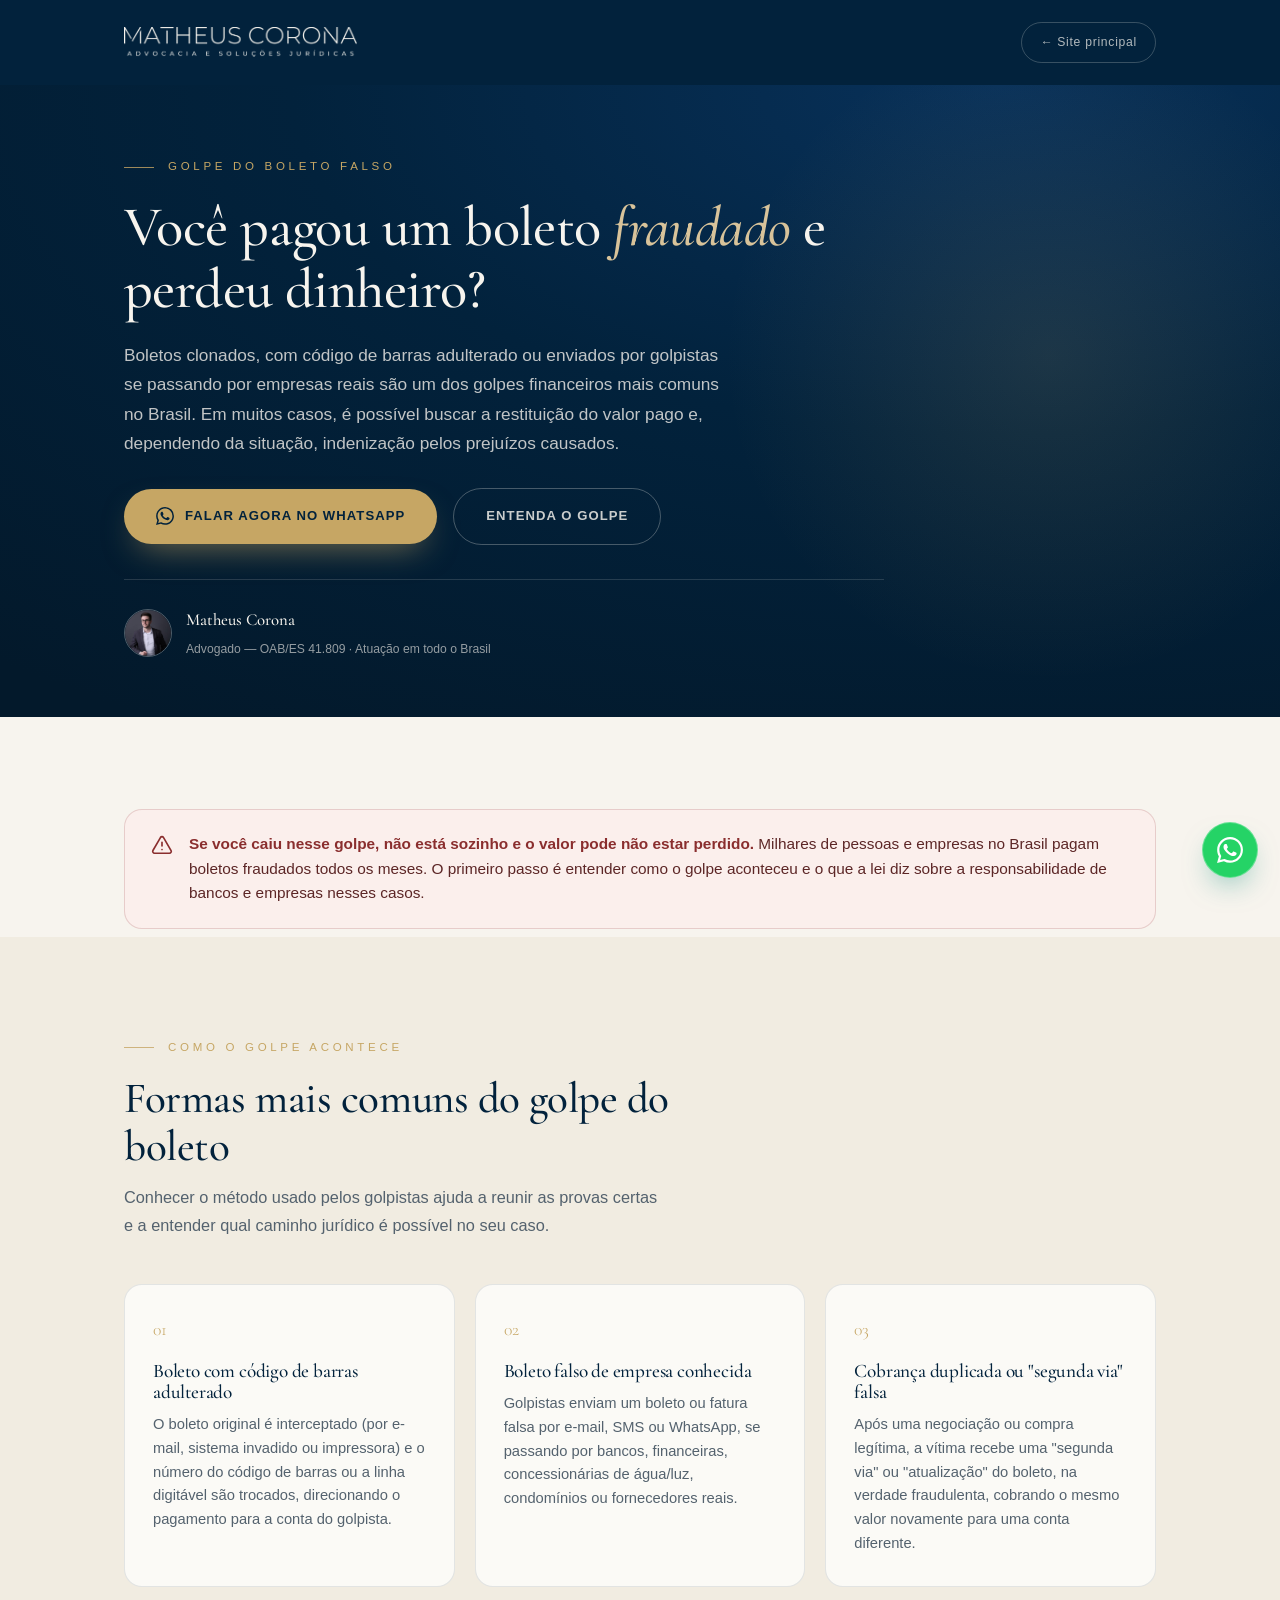
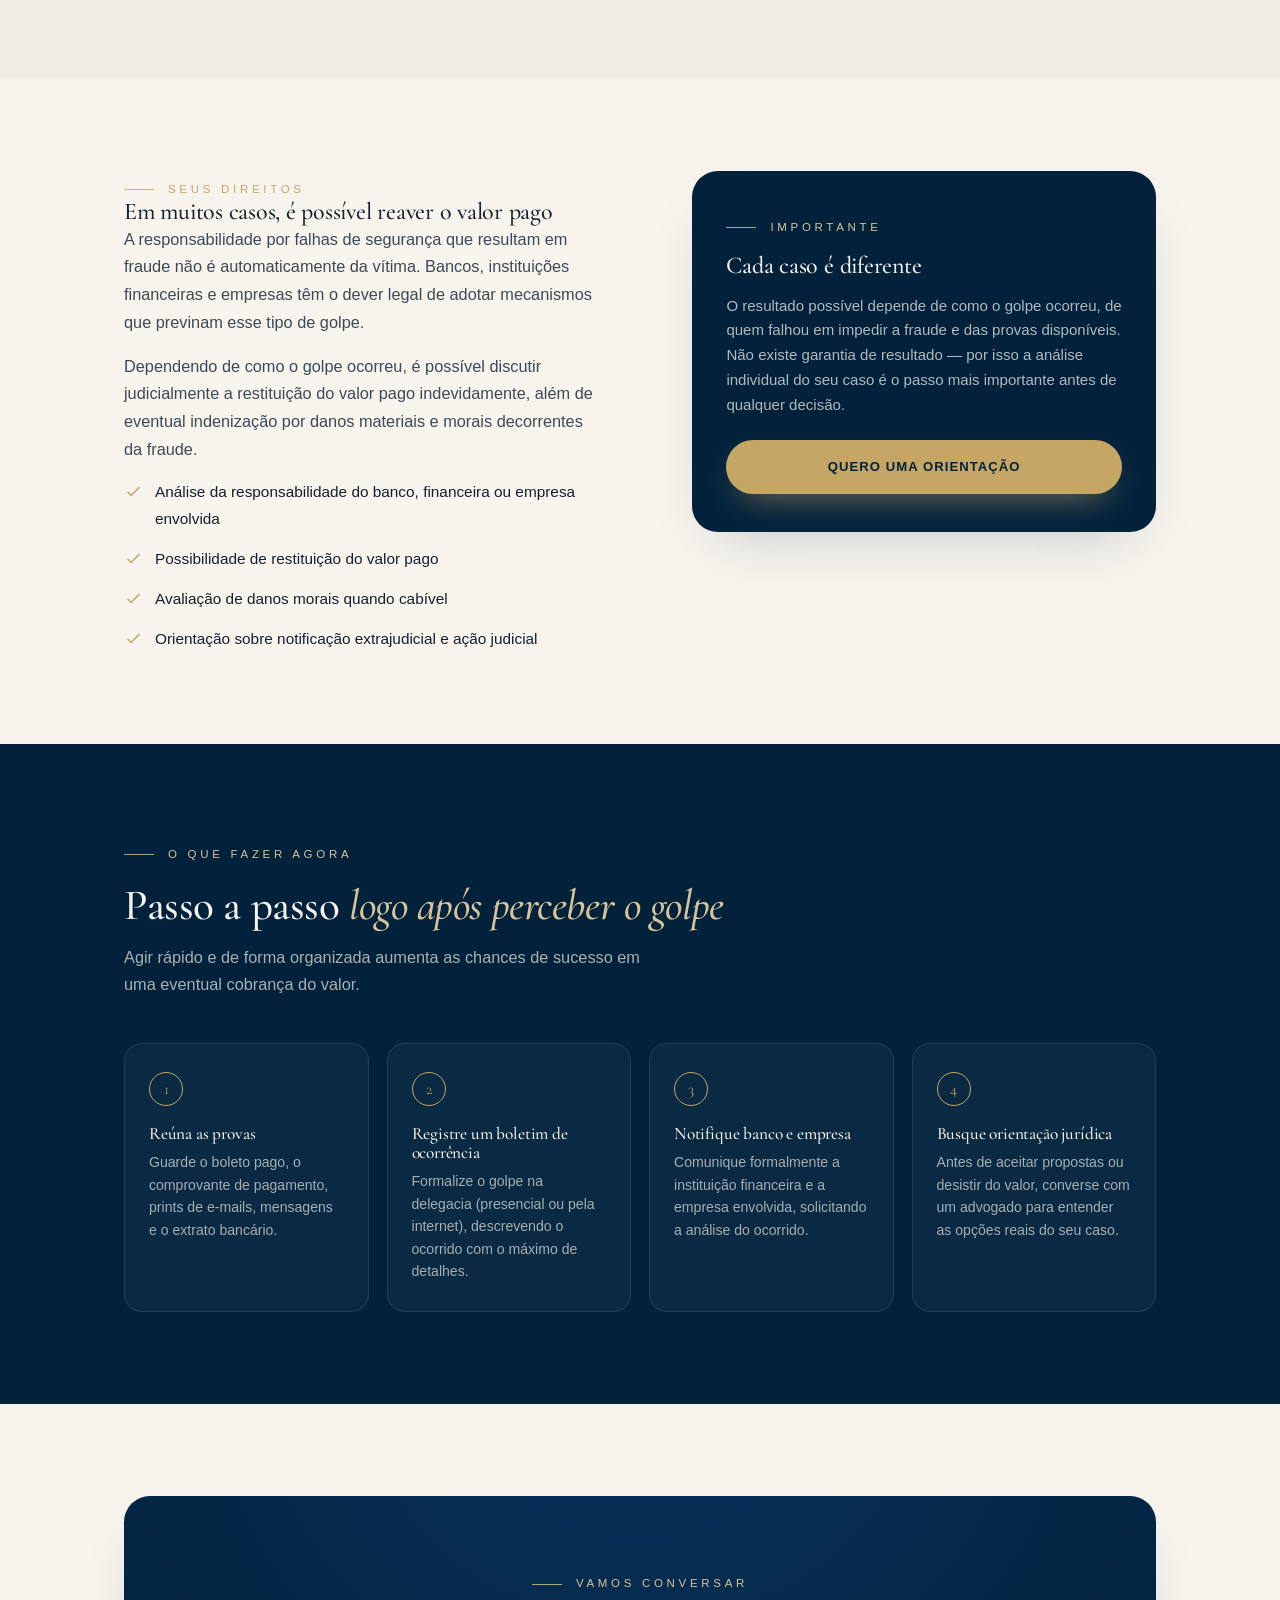
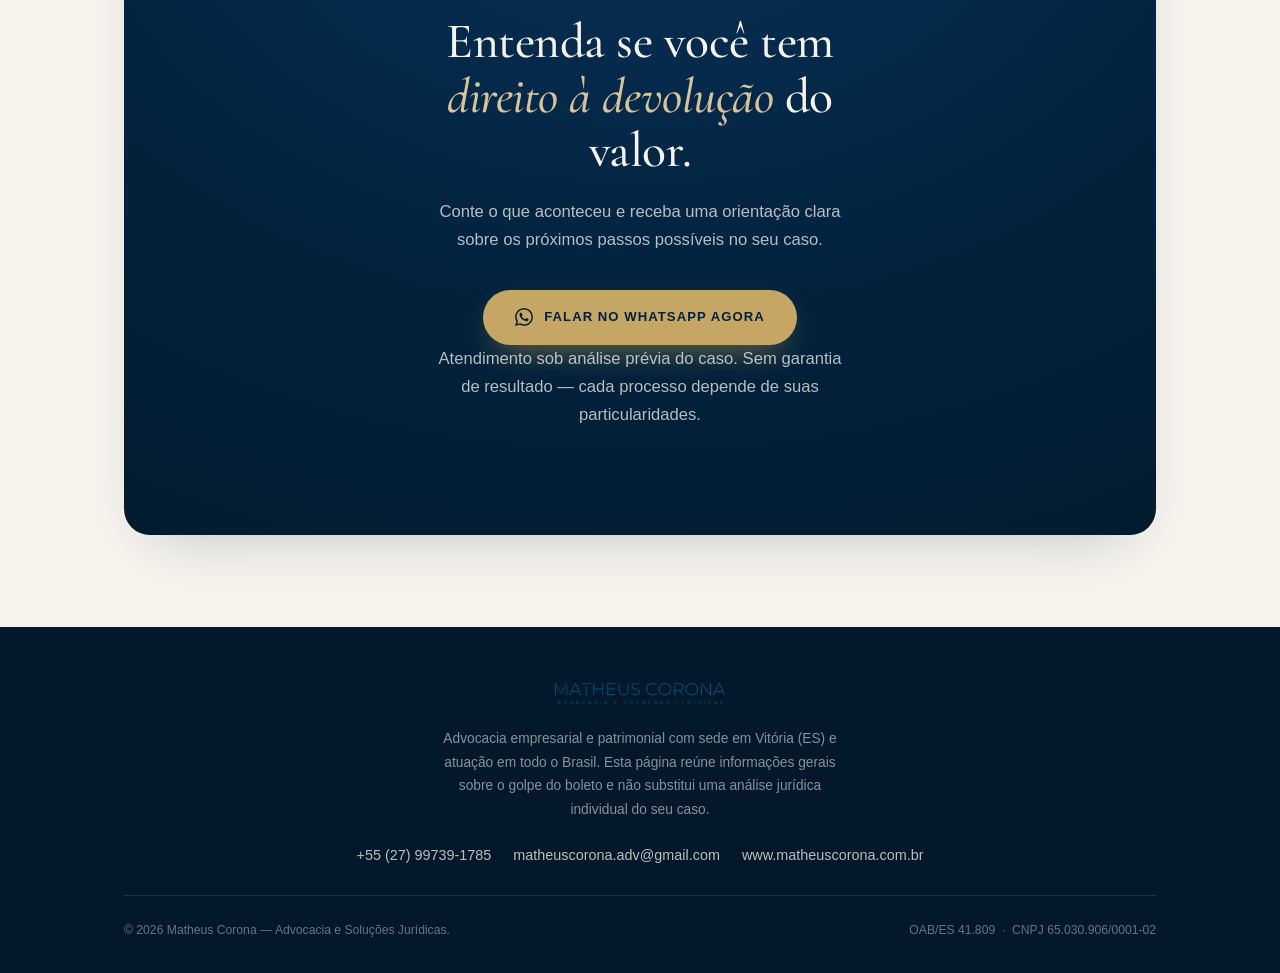
==== golpe-boleto/index.html @ 3288ea63 "Adiciona landing page de teste /golpe-boleto Página isolada para atrair vítimas do golpe do boleto f" ====
<!DOCTYPE html>
<html lang="pt-BR">
<head>
<meta charset="UTF-8">
<meta name="viewport" content="width=device-width, initial-scale=1.0">
<title>Caiu no Golpe do Boleto Falso? Saiba Como Agir | Matheus Corona Advocacia</title>
<meta name="description" content="Você pagou um boleto adulterado ou falso e perdeu dinheiro? Entenda seus direitos e fale agora com um advogado especializado em fraudes bancárias e golpes financeiros em Vitória - ES, com atuação em todo o Brasil.">
<meta name="robots" content="noindex, nofollow">
<link rel="canonical" href="https://www.matheuscorona.com.br/golpe-boleto/">
<meta property="og:type" content="website">
<meta property="og:locale" content="pt_BR">
<meta property="og:title" content="Caiu no Golpe do Boleto Falso? Saiba Como Agir">
<meta property="og:description" content="Entenda seus direitos e fale com um advogado especializado em fraudes bancárias e golpes financeiros.">
<meta property="og:site_name" content="Matheus Corona — Advocacia e Soluções Jurídicas">
<link rel="icon" type="image/png" sizes="32x32" href="../favicon-32x32.png">
<link rel="icon" type="image/png" sizes="16x16" href="../favicon-16x16.png">
<link rel="apple-touch-icon" sizes="180x180" href="../apple-touch-icon.png">
<link rel="preconnect" href="https://fonts.googleapis.com">
<link rel="preconnect" href="https://fonts.gstatic.com" crossorigin>
<link href="https://fonts.googleapis.com/css2?family=Cormorant+Garamond:ital,wght@0,400;0,500;0,600;1,400;1,500&family=Manrope:wght@300;400;500;600&display=swap" rel="stylesheet">
<link rel="stylesheet" href="styles.css">
</head>
<body>

<header class="nav">
  <div class="nav-shell">
    <a href="https://www.matheuscorona.com.br/" class="brand" aria-label="Matheus Corona Advocacia">
      <img src="assets/logo-light.png" alt="Matheus Corona Advocacia">
    </a>
    <a href="https://www.matheuscorona.com.br/" class="nav-back">← Site principal</a>
  </div>
</header>

<!-- HERO -->
<section class="hero">
  <div class="hero-glow"></div>
  <div class="wrap">
    <div class="hero-inner">
      <span class="eyebrow">Golpe do Boleto Falso</span>
      <h1>Você pagou um boleto <em>fraudado</em> e perdeu dinheiro?</h1>
      <p class="lead">Boletos clonados, com código de barras adulterado ou enviados por golpistas se passando por empresas reais são um dos golpes financeiros mais comuns no Brasil. Em muitos casos, é possível buscar a restituição do valor pago e, dependendo da situação, indenização pelos prejuízos causados.</p>
      <div class="hero-actions">
        <a href="https://wa.me/5527997391785?text=Ol%C3%A1%2C%20fui%20v%C3%ADtima%20do%20golpe%20do%20boleto%20e%20gostaria%20de%20uma%20orienta%C3%A7%C3%A3o." class="btn btn-gold" target="_blank" rel="noopener"><svg viewBox="0 0 24 24" fill="currentColor"><path d="M17.472 14.382c-.297-.149-1.758-.867-2.03-.967-.273-.099-.471-.148-.67.15-.197.297-.767.966-.94 1.164-.173.199-.347.223-.644.075-.297-.15-1.255-.463-2.39-1.475-.883-.788-1.48-1.761-1.653-2.059-.173-.297-.018-.458.13-.606.134-.133.298-.347.446-.52.149-.174.198-.298.298-.497.099-.198.05-.371-.025-.52-.075-.149-.669-1.612-.916-2.207-.242-.579-.487-.5-.669-.51-.173-.008-.371-.01-.57-.01-.198 0-.52.074-.792.372-.272.297-1.04 1.016-1.04 2.479 0 1.462 1.065 2.875 1.213 3.074.149.198 2.096 3.2 5.077 4.487.709.306 1.262.489 1.694.625.712.227 1.36.195 1.871.118.571-.085 1.758-.719 2.006-1.413.248-.694.248-1.289.173-1.413-.074-.124-.272-.198-.57-.347m-5.421 7.403h-.004a9.87 9.87 0 01-5.031-1.378l-.361-.214-3.741.982.998-3.648-.235-.374a9.86 9.86 0 01-1.51-5.26c.001-5.45 4.436-9.884 9.888-9.884 2.64 0 5.122 1.03 6.988 2.898a9.825 9.825 0 012.893 6.994c-.003 5.45-4.437 9.884-9.885 9.884m8.413-18.297A11.815 11.815 0 0012.05 0C5.495 0 .16 5.335.157 11.892c0 2.096.547 4.142 1.588 5.945L.057 24l6.305-1.654a11.882 11.882 0 005.683 1.448h.005c6.554 0 11.89-5.335 11.893-11.893a11.821 11.821 0 00-3.48-8.413Z"/></svg> Falar agora no WhatsApp</a>
        <a href="#como-funciona" class="btn btn-ghost">Entenda o golpe</a>
      </div>
      <div class="hero-trust">
        <img src="assets/matheus-sobre.jpg" alt="Matheus Corona, advogado">
        <div>
          <b>Matheus Corona</b>
          <span>Advogado — OAB/ES 41.809 · Atuação em todo o Brasil</span>
        </div>
      </div>
    </div>
  </div>
</section>

<!-- RECONHECIMENTO DO PROBLEMA -->
<section class="sec" style="padding-bottom:0">
  <div class="wrap">
    <div class="alert-strip">
      <svg viewBox="0 0 24 24" fill="none" stroke="currentColor" stroke-width="1.8"><path stroke-linecap="round" stroke-linejoin="round" d="M12 9v4m0 4h.01M10.29 3.86l-8.18 14.18A2 2 0 004 21h16a2 2 0 001.89-2.96L13.71 3.86a2 2 0 00-3.42 0z"/></svg>
      <p><strong>Se você caiu nesse golpe, não está sozinho e o valor pode não estar perdido.</strong> Milhares de pessoas e empresas no Brasil pagam boletos fraudados todos os meses. O primeiro passo é entender como o golpe aconteceu e o que a lei diz sobre a responsabilidade de bancos e empresas nesses casos.</p>
    </div>
  </div>
</section>

<!-- COMO FUNCIONA -->
<section class="sec sinais" id="como-funciona">
  <div class="wrap">
    <div class="sec-head reveal">
      <span class="eyebrow">Como o golpe acontece</span>
      <h2>Formas mais comuns do golpe do boleto</h2>
      <p>Conhecer o método usado pelos golpistas ajuda a reunir as provas certas e a entender qual caminho jurídico é possível no seu caso.</p>
    </div>
    <div class="sinais-grid">
      <div class="sinal">
        <span class="num">01</span>
        <h3>Boleto com código de barras adulterado</h3>
        <p>O boleto original é interceptado (por e-mail, sistema invadido ou impressora) e o número do código de barras ou a linha digitável são trocados, direcionando o pagamento para a conta do golpista.</p>
      </div>
      <div class="sinal">
        <span class="num">02</span>
        <h3>Boleto falso de empresa conhecida</h3>
        <p>Golpistas enviam um boleto ou fatura falsa por e-mail, SMS ou WhatsApp, se passando por bancos, financeiras, concessionárias de água/luz, condomínios ou fornecedores reais.</p>
      </div>
      <div class="sinal">
        <span class="num">03</span>
        <h3>Cobrança duplicada ou "segunda via" falsa</h3>
        <p>Após uma negociação ou compra legítima, a vítima recebe uma "segunda via" ou "atualização" do boleto, na verdade fraudulenta, cobrando o mesmo valor novamente para uma conta diferente.</p>
      </div>
    </div>
  </div>
</section>

<!-- SEUS DIREITOS -->
<section class="sec">
  <div class="wrap direitos-grid">
    <div class="direitos-text reveal">
      <span class="eyebrow">Seus direitos</span>
      <h2>Em muitos casos, é possível reaver o valor pago</h2>
      <p>A responsabilidade por falhas de segurança que resultam em fraude não é automaticamente da vítima. Bancos, instituições financeiras e empresas têm o dever legal de adotar mecanismos que previnam esse tipo de golpe.</p>
      <p>Dependendo de como o golpe ocorreu, é possível discutir judicialmente a restituição do valor pago indevidamente, além de eventual indenização por danos materiais e morais decorrentes da fraude.</p>
      <ul class="direitos-list">
        <li><svg viewBox="0 0 24 24" fill="none" stroke="currentColor" stroke-width="2"><path stroke-linecap="round" stroke-linejoin="round" d="M5 13l4 4L19 7"/></svg> Análise da responsabilidade do banco, financeira ou empresa envolvida</li>
        <li><svg viewBox="0 0 24 24" fill="none" stroke="currentColor" stroke-width="2"><path stroke-linecap="round" stroke-linejoin="round" d="M5 13l4 4L19 7"/></svg> Possibilidade de restituição do valor pago</li>
        <li><svg viewBox="0 0 24 24" fill="none" stroke="currentColor" stroke-width="2"><path stroke-linecap="round" stroke-linejoin="round" d="M5 13l4 4L19 7"/></svg> Avaliação de danos morais quando cabível</li>
        <li><svg viewBox="0 0 24 24" fill="none" stroke="currentColor" stroke-width="2"><path stroke-linecap="round" stroke-linejoin="round" d="M5 13l4 4L19 7"/></svg> Orientação sobre notificação extrajudicial e ação judicial</li>
      </ul>
    </div>
    <div class="direitos-card reveal d1">
      <span class="eyebrow">Importante</span>
      <h3>Cada caso é diferente</h3>
      <p>O resultado possível depende de como o golpe ocorreu, de quem falhou em impedir a fraude e das provas disponíveis. Não existe garantia de resultado — por isso a análise individual do seu caso é o passo mais importante antes de qualquer decisão.</p>
      <a href="https://wa.me/5527997391785?text=Ol%C3%A1%2C%20fui%20v%C3%ADtima%20do%20golpe%20do%20boleto%20e%20gostaria%20de%20uma%20orienta%C3%A7%C3%A3o." class="btn btn-gold" target="_blank" rel="noopener" style="width:100%">Quero uma orientação</a>
    </div>
  </div>
</section>

<!-- PASSO A PASSO -->
<section class="sec passos">
  <div class="wrap">
    <div class="sec-head reveal">
      <span class="eyebrow">O que fazer agora</span>
      <h2>Passo a passo <em>logo após perceber o golpe</em></h2>
      <p>Agir rápido e de forma organizada aumenta as chances de sucesso em uma eventual cobrança do valor.</p>
    </div>
    <div class="passos-grid">
      <div class="passo">
        <span class="pnum">1</span>
        <h3>Reúna as provas</h3>
        <p>Guarde o boleto pago, o comprovante de pagamento, prints de e-mails, mensagens e o extrato bancário.</p>
      </div>
      <div class="passo">
        <span class="pnum">2</span>
        <h3>Registre um boletim de ocorrência</h3>
        <p>Formalize o golpe na delegacia (presencial ou pela internet), descrevendo o ocorrido com o máximo de detalhes.</p>
      </div>
      <div class="passo">
        <span class="pnum">3</span>
        <h3>Notifique banco e empresa</h3>
        <p>Comunique formalmente a instituição financeira e a empresa envolvida, solicitando a análise do ocorrido.</p>
      </div>
      <div class="passo">
        <span class="pnum">4</span>
        <h3>Busque orientação jurídica</h3>
        <p>Antes de aceitar propostas ou desistir do valor, converse com um advogado para entender as opções reais do seu caso.</p>
      </div>
    </div>
  </div>
</section>

<!-- CTA -->
<section class="sec cta">
  <div class="wrap">
    <div class="cta-card reveal">
      <span class="eyebrow">Vamos conversar</span>
      <h2>Entenda se você tem <em>direito à devolução</em> do valor.</h2>
      <p>Conte o que aconteceu e receba uma orientação clara sobre os próximos passos possíveis no seu caso.</p>
      <a href="https://wa.me/5527997391785?text=Ol%C3%A1%2C%20fui%20v%C3%ADtima%20do%20golpe%20do%20boleto%20e%20gostaria%20de%20uma%20orienta%C3%A7%C3%A3o." class="btn btn-gold" target="_blank" rel="noopener"><svg viewBox="0 0 24 24" fill="currentColor"><path d="M17.472 14.382c-.297-.149-1.758-.867-2.03-.967-.273-.099-.471-.148-.67.15-.197.297-.767.966-.94 1.164-.173.199-.347.223-.644.075-.297-.15-1.255-.463-2.39-1.475-.883-.788-1.48-1.761-1.653-2.059-.173-.297-.018-.458.13-.606.134-.133.298-.347.446-.52.149-.174.198-.298.298-.497.099-.198.05-.371-.025-.52-.075-.149-.669-1.612-.916-2.207-.242-.579-.487-.5-.669-.51-.173-.008-.371-.01-.57-.01-.198 0-.52.074-.792.372-.272.297-1.04 1.016-1.04 2.479 0 1.462 1.065 2.875 1.213 3.074.149.198 2.096 3.2 5.077 4.487.709.306 1.262.489 1.694.625.712.227 1.36.195 1.871.118.571-.085 1.758-.719 2.006-1.413.248-.694.248-1.289.173-1.413-.074-.124-.272-.198-.57-.347m-5.421 7.403h-.004a9.87 9.87 0 01-5.031-1.378l-.361-.214-3.741.982.998-3.648-.235-.374a9.86 9.86 0 01-1.51-5.26c.001-5.45 4.436-9.884 9.888-9.884 2.64 0 5.122 1.03 6.988 2.898a9.825 9.825 0 012.893 6.994c-.003 5.45-4.437 9.884-9.885 9.884m8.413-18.297A11.815 11.815 0 0012.05 0C5.495 0 .16 5.335.157 11.892c0 2.096.547 4.142 1.588 5.945L.057 24l6.305-1.654a11.882 11.882 0 005.683 1.448h.005c6.554 0 11.89-5.335 11.893-11.893a11.821 11.821 0 00-3.48-8.413Z"/></svg> Falar no WhatsApp agora</a>
      <p class="cta-note">Atendimento sob análise prévia do caso. Sem garantia de resultado — cada processo depende de suas particularidades.</p>
    </div>
  </div>
</section>

<!-- FOOTER -->
<footer>
  <div class="wrap">
    <div class="foot-inner">
      <img class="foot-logo" src="assets/logo-dark.png" alt="Matheus Corona Advocacia">
      <p>Advocacia empresarial e patrimonial com sede em Vitória (ES) e atuação em todo o Brasil. Esta página reúne informações gerais sobre o golpe do boleto e não substitui uma análise jurídica individual do seu caso.</p>
      <div class="foot-links">
        <a href="https://wa.me/5527997391785" target="_blank" rel="noopener">+55 (27) 99739-1785</a>
        <a href="mailto:matheuscorona.adv@gmail.com">matheuscorona.adv@gmail.com</a>
        <a href="https://www.matheuscorona.com.br/">www.matheuscorona.com.br</a>
      </div>
    </div>
    <div class="foot-bottom">
      <p>&copy; <span id="yr"></span> Matheus Corona — Advocacia e Soluções Jurídicas.</p>
      <p class="legal">OAB/ES 41.809 &nbsp;·&nbsp; CNPJ 65.030.906/0001-02</p>
    </div>
  </div>
</footer>

<a class="wa-float" href="https://wa.me/5527997391785?text=Ol%C3%A1%2C%20fui%20v%C3%ADtima%20do%20golpe%20do%20boleto%20e%20gostaria%20de%20uma%20orienta%C3%A7%C3%A3o." target="_blank" rel="noopener" aria-label="Falar no WhatsApp"><svg viewBox="0 0 24 24" fill="currentColor"><path d="M17.472 14.382c-.297-.149-1.758-.867-2.03-.967-.273-.099-.471-.148-.67.15-.197.297-.767.966-.94 1.164-.173.199-.347.223-.644.075-.297-.15-1.255-.463-2.39-1.475-.883-.788-1.48-1.761-1.653-2.059-.173-.297-.018-.458.13-.606.134-.133.298-.347.446-.52.149-.174.198-.298.298-.497.099-.198.05-.371-.025-.52-.075-.149-.669-1.612-.916-2.207-.242-.579-.487-.5-.669-.51-.173-.008-.371-.01-.57-.01-.198 0-.52.074-.792.372-.272.297-1.04 1.016-1.04 2.479 0 1.462 1.065 2.875 1.213 3.074.149.198 2.096 3.2 5.077 4.487.709.306 1.262.489 1.694.625.712.227 1.36.195 1.871.118.571-.085 1.758-.719 2.006-1.413.248-.694.248-1.289.173-1.413-.074-.124-.272-.198-.57-.347m-5.421 7.403h-.004a9.87 9.87 0 01-5.031-1.378l-.361-.214-3.741.982.998-3.648-.235-.374a9.86 9.86 0 01-1.51-5.26c.001-5.45 4.436-9.884 9.888-9.884 2.64 0 5.122 1.03 6.988 2.898a9.825 9.825 0 012.893 6.994c-.003 5.45-4.437 9.884-9.885 9.884m8.413-18.297A11.815 11.815 0 0012.05 0C5.495 0 .16 5.335.157 11.892c0 2.096.547 4.142 1.588 5.945L.057 24l6.305-1.654a11.882 11.882 0 005.683 1.448h.005c6.554 0 11.89-5.335 11.893-11.893a11.821 11.821 0 00-3.48-8.413Z"/></svg></a>

<script>
document.getElementById('yr').textContent=new Date().getFullYear();
</script>
</body>
</html>
---- golpe-boleto/styles.css ----
/* ==========================================================================
   golpe-boleto/styles.css
   Stylesheet isolado para a landing page /golpe-boleto/.
   Não referenciado por, nem referencia, o styles.css do site principal —
   pode ser removido junto com a pasta golpe-boleto/ sem afetar o site.
   ========================================================================== */
:root{
  --navy:#02223C; --navy-2:#03192B; --petrol:#065581;
  --ink:#14202b; --muted:#54626e;
  --ivory:#F7F4EE; --ivory-2:#F1ECE1; --card:#FBFAF6;
  --gold:#C6A664; --gold-2:#D8C39A;
  --alert:#8a2e2e; --alert-bg:#FBEFEC; --alert-line:rgba(138,46,46,.18);
  --line:rgba(2,34,60,.10);
  --serif:'Cormorant Garamond',Georgia,serif;
  --sans:-apple-system,BlinkMacSystemFont,'SF Pro Text','SF Pro Display','Helvetica Neue',Helvetica,Arial,sans-serif;
  --r-sm:12px; --r:18px; --r-lg:26px; --r-pill:100px;
  --shadow:0 24px 60px -30px rgba(2,34,60,.28);
  --shadow-sm:0 12px 30px -18px rgba(2,34,60,.35);
}
*{margin:0;padding:0;box-sizing:border-box}
html{scroll-behavior:smooth}
body{font-family:var(--sans);background:var(--ivory);color:var(--ink);line-height:1.7;font-weight:300;-webkit-font-smoothing:antialiased;overflow-x:hidden}
img{max-width:100%;display:block}
a{color:inherit;text-decoration:none}
.wrap{width:100%;max-width:1100px;margin:0 auto;padding:0 34px}

.eyebrow{font-weight:500;font-size:.72rem;letter-spacing:.32em;text-transform:uppercase;color:var(--gold);display:inline-flex;align-items:center;gap:14px}
.eyebrow::before{content:"";width:30px;height:1px;background:var(--gold);opacity:.8}
h1,h2,h3{font-family:var(--serif);font-weight:500;line-height:1.1;letter-spacing:-.01em}
em{font-style:italic}

/* NAV — versão enxuta, sem menu de seções do site institucional */
header.nav{position:relative;z-index:50;display:flex;align-items:center;padding:22px 0;background:var(--navy)}
.nav-shell{width:100%;max-width:1100px;margin:0 auto;padding:0 34px;display:flex;align-items:center;justify-content:space-between;gap:20px}
.brand{position:relative;display:flex;align-items:center;height:30px;aspect-ratio:1000/129}
.brand img{height:100%;width:auto;object-fit:contain}
.nav-back{font-size:.76rem;letter-spacing:.06em;color:rgba(247,244,238,.72);border:1px solid rgba(247,244,238,.22);padding:9px 18px;border-radius:var(--r-pill);transition:all .3s;white-space:nowrap}
.nav-back:hover{border-color:var(--gold);color:var(--gold)}

/* HERO */
.hero{position:relative;padding:64px 0 56px;color:var(--ivory);overflow:hidden;
  background:radial-gradient(120% 120% at 78% 0%,#08315a 0%,var(--navy) 46%,var(--navy-2) 100%)}
.hero-glow{position:absolute;top:-18%;right:-12%;width:60vw;height:60vw;border-radius:50%;
  background:radial-gradient(circle,rgba(198,166,100,.13),transparent 60%);pointer-events:none}
.hero .wrap{position:relative;z-index:2}
.hero-inner{max-width:760px}
.hero .eyebrow{margin-bottom:20px}
.hero h1{font-size:clamp(2.1rem,4.4vw,3.6rem);margin-bottom:20px}
.hero h1 em{color:var(--gold-2);font-weight:500}
.hero .lead{font-size:1.08rem;font-weight:300;max-width:600px;color:rgba(247,244,238,.78);margin-bottom:30px}
.hero-actions{display:flex;gap:16px;flex-wrap:wrap;align-items:center;margin-bottom:34px}
.btn{display:inline-flex;align-items:center;justify-content:center;gap:11px;padding:16px 32px;border-radius:var(--r-pill);font-weight:600;font-size:.82rem;letter-spacing:.08em;text-transform:uppercase;transition:transform .35s,box-shadow .35s,background .35s;white-space:nowrap;border:none;cursor:pointer}
.btn svg{width:18px;height:18px;flex:none}
.btn-gold{background:var(--gold);color:var(--navy);box-shadow:0 14px 34px -14px rgba(198,166,100,.7)}
.btn-gold:hover{transform:translateY(-3px);background:var(--gold-2);box-shadow:0 20px 44px -16px rgba(198,166,100,.8)}
.btn-ghost{color:rgba(247,244,238,.82);border:1px solid rgba(247,244,238,.28)}
.btn-ghost:hover{border-color:var(--gold);color:var(--gold)}
.hero-trust{display:flex;align-items:center;gap:14px;padding-top:26px;border-top:1px solid rgba(247,244,238,.14)}
.hero-trust img{width:48px;height:48px;border-radius:50%;object-fit:cover;object-position:top center;border:1px solid rgba(247,244,238,.3)}
.hero-trust b{display:block;font-family:var(--serif);font-size:1.05rem;font-weight:500;color:var(--ivory)}
.hero-trust span{font-size:.76rem;color:rgba(247,244,238,.6)}

.sec{padding:clamp(56px,8vw,92px) 0}
.sec-head{max-width:660px;margin-bottom:44px}
.sec-head h2{font-size:clamp(1.9rem,3.8vw,2.7rem);margin:18px 0 14px;color:var(--navy)}
.sec-head p{color:var(--muted);max-width:60ch;font-size:1.02rem}

/* ALERTA — bloco de reconhecimento do problema */
.alert-strip{background:var(--alert-bg);border:1px solid var(--alert-line);border-radius:var(--r);padding:22px 26px;display:flex;gap:16px;align-items:flex-start;margin-bottom:8px}
.alert-strip svg{width:22px;height:22px;flex:none;color:var(--alert);margin-top:2px}
.alert-strip p{color:#5c2626;font-size:.96rem;line-height:1.6}
.alert-strip strong{color:var(--alert)}

/* COMO FUNCIONA */
.sinais{background:var(--ivory-2)}
.sinais-grid{display:grid;grid-template-columns:repeat(3,1fr);gap:20px}
.sinal{position:relative;background:var(--card);border:1px solid var(--line);border-radius:var(--r);padding:30px 28px;overflow:hidden;transition:transform .4s,box-shadow .4s}
.sinal::before{content:"";position:absolute;left:0;top:0;width:3px;height:0;background:var(--gold);transition:height .5s cubic-bezier(.2,.7,.2,1)}
.sinal:hover{transform:translateY(-5px);box-shadow:var(--shadow-sm)}
.sinal:hover::before{height:100%}
.sinal .num{font-family:var(--serif);font-size:1.1rem;color:var(--gold);display:block;margin-bottom:16px}
.sinal h3{font-size:1.2rem;color:var(--navy);margin-bottom:10px}
.sinal p{font-size:.92rem;color:var(--muted);line-height:1.62}

/* DIREITOS */
.direitos-grid{display:grid;grid-template-columns:1.05fr .95fr;gap:56px;align-items:start}
.direitos-text p{color:#3c4a55;font-size:1.02rem;margin-bottom:16px;max-width:52ch}
.direitos-list{list-style:none;display:flex;flex-direction:column;gap:14px}
.direitos-list li{display:flex;gap:12px;align-items:flex-start;font-size:.96rem;color:var(--ink)}
.direitos-list svg{width:19px;height:19px;flex:none;margin-top:3px;color:var(--gold)}
.direitos-card{background:var(--navy);color:var(--ivory);border-radius:var(--r-lg);padding:38px 34px;box-shadow:var(--shadow)}
.direitos-card .eyebrow{color:var(--gold-2)} .direitos-card .eyebrow::before{background:var(--gold-2)}
.direitos-card h3{font-size:1.5rem;color:var(--ivory);margin:16px 0 14px}
.direitos-card p{font-size:.94rem;color:rgba(247,244,238,.72);margin-bottom:22px;line-height:1.65}

/* PASSOS */
.passos{background:var(--navy);color:var(--ivory);position:relative;overflow:hidden}
.passos .eyebrow{color:var(--gold-2)} .passos .eyebrow::before{background:var(--gold-2)}
.passos .sec-head h2{color:var(--ivory)} .passos .sec-head h2 em{color:var(--gold-2)}
.passos .sec-head p{color:rgba(247,244,238,.68)}
.passos-grid{display:grid;grid-template-columns:repeat(4,1fr);gap:18px}
.passo{background:rgba(247,244,238,.035);border:1px solid rgba(247,244,238,.1);border-radius:var(--r);padding:28px 24px;transition:background .4s,transform .4s,border-color .4s}
.passo:hover{background:rgba(247,244,238,.06);transform:translateY(-5px);border-color:rgba(198,166,100,.4)}
.passo .pnum{display:flex;align-items:center;justify-content:center;width:34px;height:34px;border-radius:50%;border:1px solid var(--gold);color:var(--gold);font-family:var(--serif);font-size:1rem;margin-bottom:18px}
.passo h3{font-size:1.08rem;color:var(--ivory);margin-bottom:8px}
.passo p{font-size:.88rem;color:rgba(247,244,238,.66);line-height:1.6}

/* CTA */
.cta{background:var(--ivory)}
.cta-card{position:relative;overflow:hidden;border-radius:var(--r-lg);padding:70px 40px;text-align:center;box-shadow:var(--shadow);
  background:radial-gradient(120% 140% at 50% -10%,#08315a,var(--navy) 55%,var(--navy-2))}
.cta-card .eyebrow{color:var(--gold-2);justify-content:center} .cta-card .eyebrow::before{background:var(--gold-2)}
.cta-card h2{font-size:clamp(2rem,4.2vw,3.1rem);color:var(--ivory);margin:20px auto;line-height:1.1;max-width:20ch}
.cta-card h2 em{color:var(--gold-2)}
.cta-card p{color:rgba(247,244,238,.74);font-size:1.04rem;max-width:46ch;margin:0 auto 36px}
.cta-note{margin-top:20px;font-size:.78rem;color:rgba(247,244,238,.45)}

/* FOOTER */
footer{background:var(--navy-2);color:rgba(247,244,238,.72);padding:56px 0 32px}
.foot-inner{display:flex;flex-direction:column;gap:22px;align-items:center;text-align:center;padding-bottom:28px;border-bottom:1px solid rgba(247,244,238,.1)}
.foot-logo{height:22px}
.foot-inner p{font-size:.86rem;color:rgba(247,244,238,.55);max-width:52ch}
.foot-inner a{font-size:.9rem;color:rgba(247,244,238,.75);transition:color .3s}
.foot-inner a:hover{color:var(--gold)}
.foot-links{display:flex;gap:22px;flex-wrap:wrap;justify-content:center}
.foot-bottom{display:flex;justify-content:space-between;align-items:center;padding-top:24px;flex-wrap:wrap;gap:12px}
.foot-bottom p{font-size:.76rem;color:rgba(247,244,238,.42)}

/* WhatsApp float */
.wa-float{position:fixed;right:22px;bottom:22px;z-index:80;width:56px;height:56px;border-radius:50%;background:#25D366;border:1px solid rgba(255,255,255,.3);display:flex;align-items:center;justify-content:center;box-shadow:0 14px 30px -12px rgba(18,140,126,.65);transition:transform .35s,background .35s;color:#fff}
.wa-float:hover{transform:translateY(-4px) scale(1.05);background:#20BD5A}
.wa-float svg{width:26px;height:26px}

@media(max-width:960px){
  .sinais-grid,.passos-grid{grid-template-columns:repeat(2,1fr)}
  .direitos-grid{grid-template-columns:1fr;gap:36px}
}
@media(max-width:680px){
  .wrap{padding:0 22px}
  .nav-shell{padding:0 22px}
  .nav-back{font-size:.7rem;padding:8px 14px}
  .sinais-grid,.passos-grid{grid-template-columns:1fr}
  .hero-actions{width:100%} .btn{width:100%}
  .cta-card{padding:52px 22px}
  .foot-bottom{flex-direction:column;text-align:center}
}
@media(prefers-reduced-motion:reduce){*{animation:none!important;transition:none!important}}
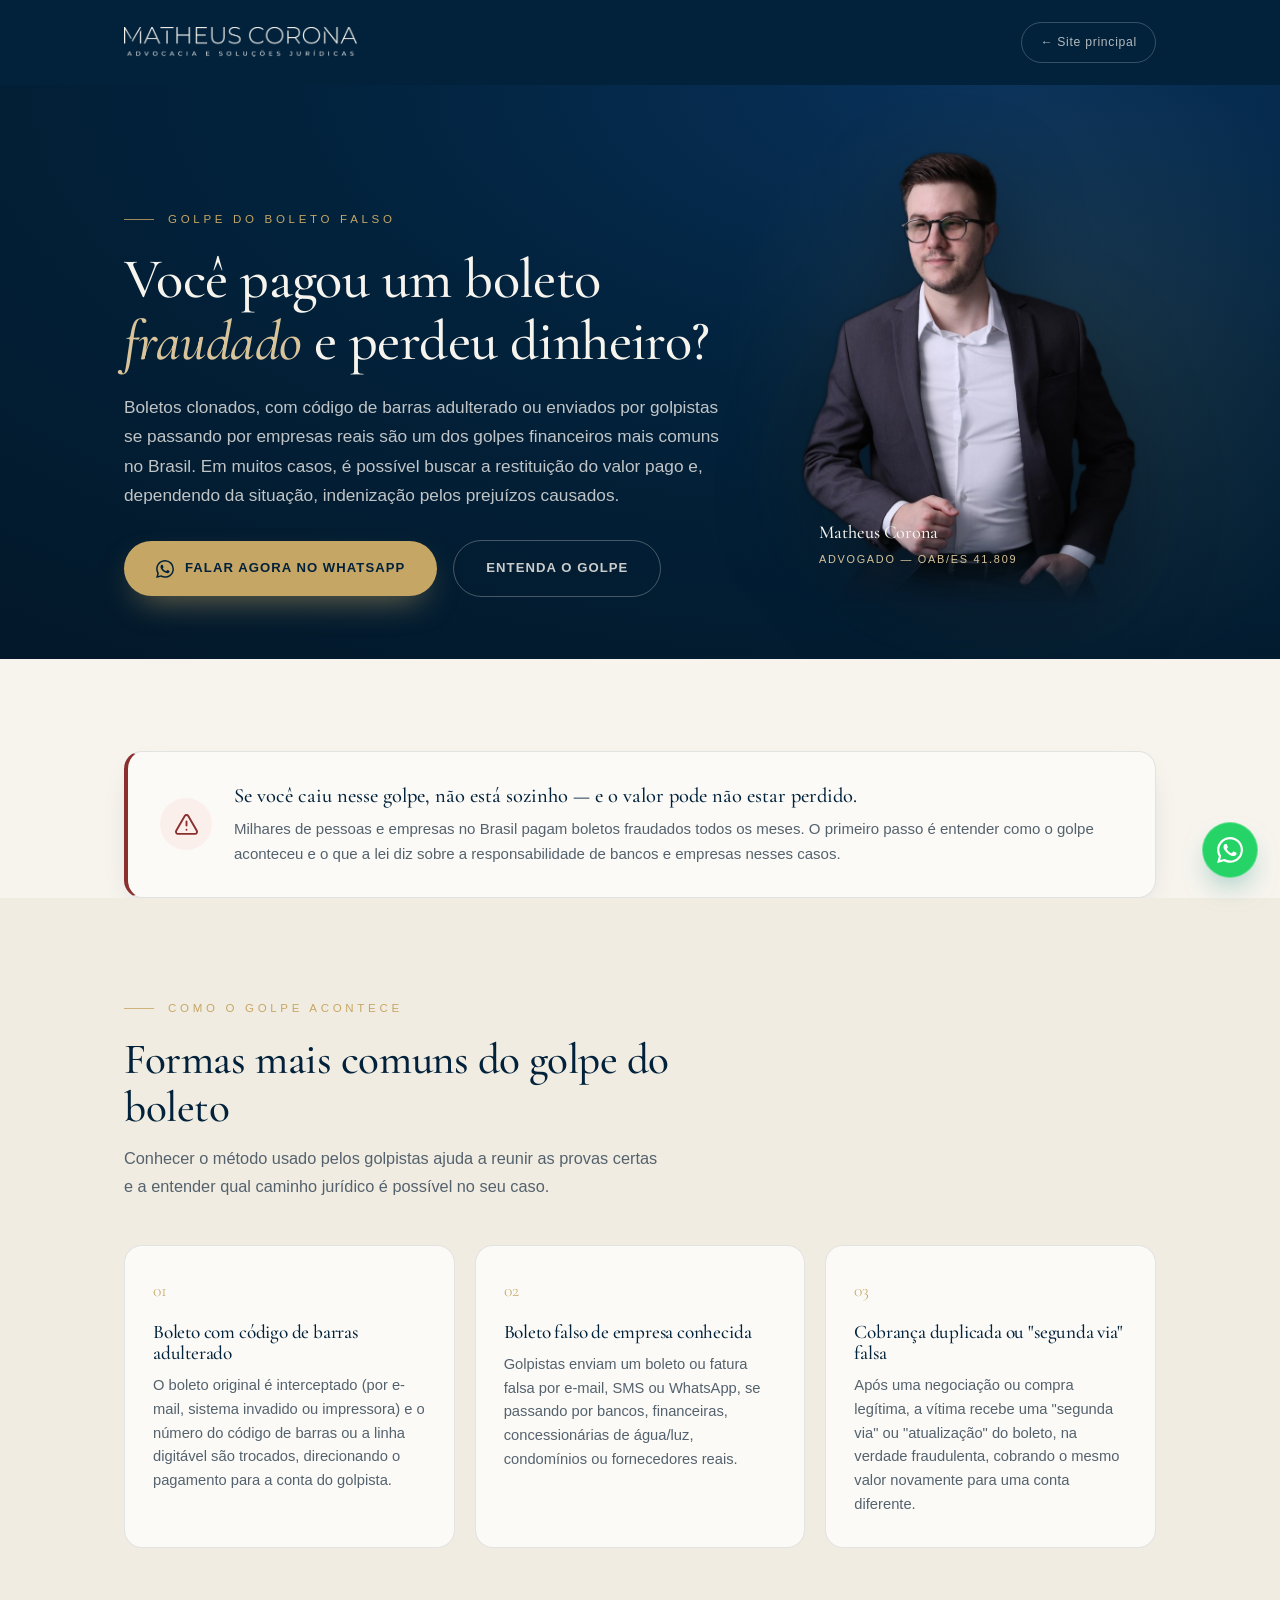
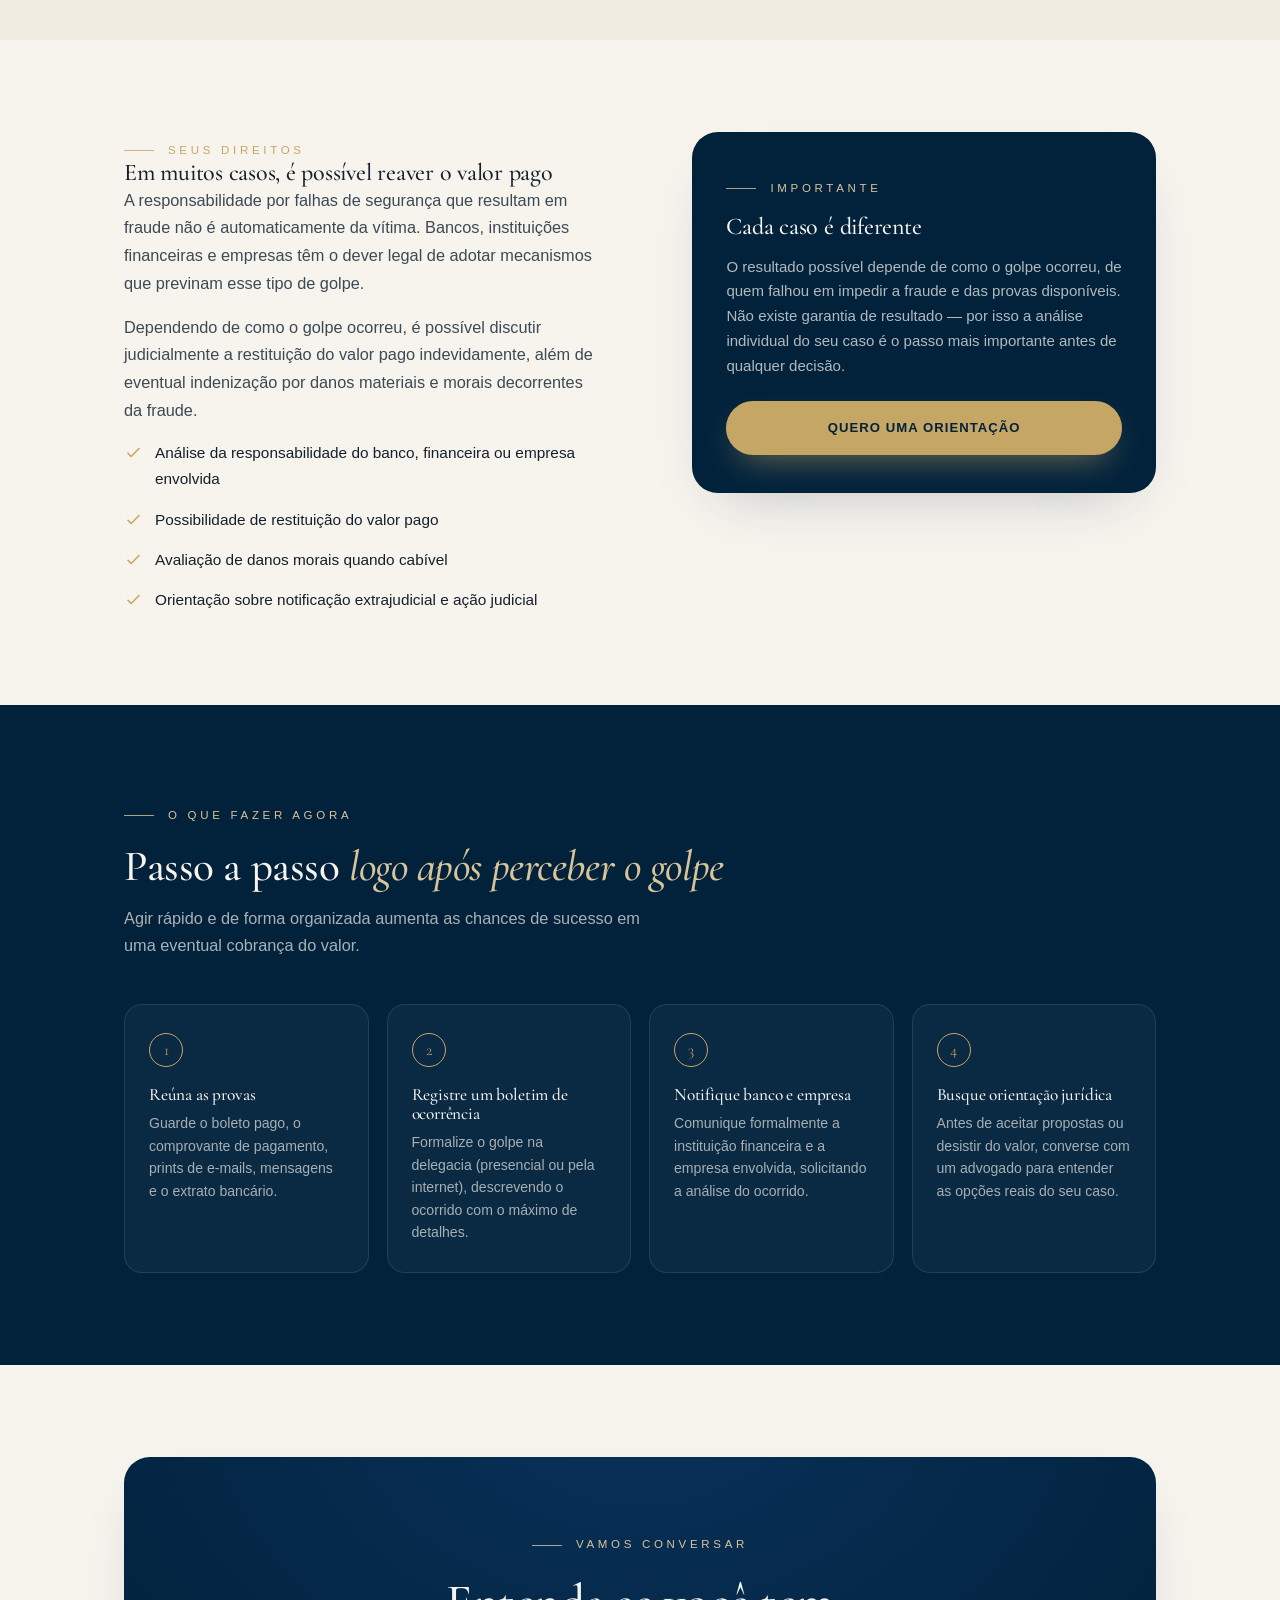
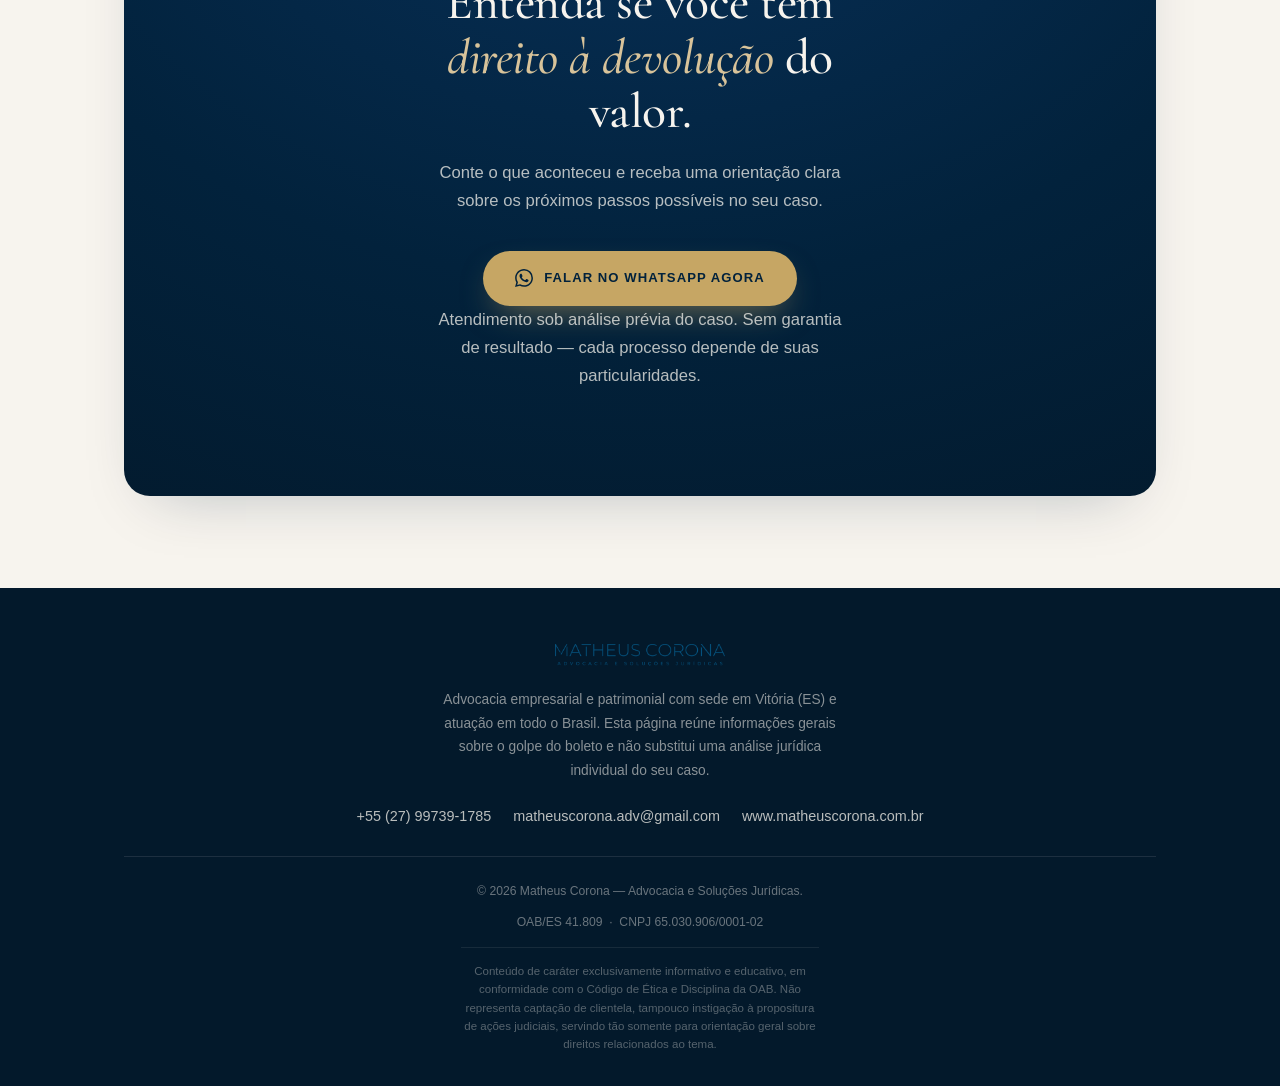
==== commit 0869e4e8: "Ajusta hero, alerta e rodapé da landing /golpe-boleto - Foto profissional sem fundo, ao lado do text" ====
--- a/golpe-boleto/index.html
+++ b/golpe-boleto/index.html
@@ -34,7 +34,7 @@
 <!-- HERO -->
 <section class="hero">
   <div class="hero-glow"></div>
-  <div class="wrap">
+  <div class="wrap hero-grid">
     <div class="hero-inner">
       <span class="eyebrow">Golpe do Boleto Falso</span>
       <h1>Você pagou um boleto <em>fraudado</em> e perdeu dinheiro?</h1>
@@ -43,12 +43,12 @@
         <a href="https://wa.me/5527997391785?text=Ol%C3%A1%2C%20fui%20v%C3%ADtima%20do%20golpe%20do%20boleto%20e%20gostaria%20de%20uma%20orienta%C3%A7%C3%A3o." class="btn btn-gold" target="_blank" rel="noopener"><svg viewBox="0 0 24 24" fill="currentColor"><path d="M17.472 14.382c-.297-.149-1.758-.867-2.03-.967-.273-.099-.471-.148-.67.15-.197.297-.767.966-.94 1.164-.173.199-.347.223-.644.075-.297-.15-1.255-.463-2.39-1.475-.883-.788-1.48-1.761-1.653-2.059-.173-.297-.018-.458.13-.606.134-.133.298-.347.446-.52.149-.174.198-.298.298-.497.099-.198.05-.371-.025-.52-.075-.149-.669-1.612-.916-2.207-.242-.579-.487-.5-.669-.51-.173-.008-.371-.01-.57-.01-.198 0-.52.074-.792.372-.272.297-1.04 1.016-1.04 2.479 0 1.462 1.065 2.875 1.213 3.074.149.198 2.096 3.2 5.077 4.487.709.306 1.262.489 1.694.625.712.227 1.36.195 1.871.118.571-.085 1.758-.719 2.006-1.413.248-.694.248-1.289.173-1.413-.074-.124-.272-.198-.57-.347m-5.421 7.403h-.004a9.87 9.87 0 01-5.031-1.378l-.361-.214-3.741.982.998-3.648-.235-.374a9.86 9.86 0 01-1.51-5.26c.001-5.45 4.436-9.884 9.888-9.884 2.64 0 5.122 1.03 6.988 2.898a9.825 9.825 0 012.893 6.994c-.003 5.45-4.437 9.884-9.885 9.884m8.413-18.297A11.815 11.815 0 0012.05 0C5.495 0 .16 5.335.157 11.892c0 2.096.547 4.142 1.588 5.945L.057 24l6.305-1.654a11.882 11.882 0 005.683 1.448h.005c6.554 0 11.89-5.335 11.893-11.893a11.821 11.821 0 00-3.48-8.413Z"/></svg> Falar agora no WhatsApp</a>
         <a href="#como-funciona" class="btn btn-ghost">Entenda o golpe</a>
       </div>
-      <div class="hero-trust">
-        <img src="assets/matheus-sobre.jpg" alt="Matheus Corona, advogado">
-        <div>
-          <b>Matheus Corona</b>
-          <span>Advogado — OAB/ES 41.809 · Atuação em todo o Brasil</span>
-        </div>
+    </div>
+    <div class="hero-photo">
+      <img src="assets/matheus-cutout.png" alt="Matheus Corona, advogado" width="736" height="983">
+      <div class="hero-photo-tag">
+        <b>Matheus Corona</b>
+        <span>Advogado — OAB/ES 41.809</span>
       </div>
     </div>
   </div>
@@ -57,9 +57,14 @@
 <!-- RECONHECIMENTO DO PROBLEMA -->
 <section class="sec" style="padding-bottom:0">
   <div class="wrap">
-    <div class="alert-strip">
-      <svg viewBox="0 0 24 24" fill="none" stroke="currentColor" stroke-width="1.8"><path stroke-linecap="round" stroke-linejoin="round" d="M12 9v4m0 4h.01M10.29 3.86l-8.18 14.18A2 2 0 004 21h16a2 2 0 001.89-2.96L13.71 3.86a2 2 0 00-3.42 0z"/></svg>
-      <p><strong>Se você caiu nesse golpe, não está sozinho e o valor pode não estar perdido.</strong> Milhares de pessoas e empresas no Brasil pagam boletos fraudados todos os meses. O primeiro passo é entender como o golpe aconteceu e o que a lei diz sobre a responsabilidade de bancos e empresas nesses casos.</p>
+    <div class="alert-strip reveal">
+      <div class="alert-icon">
+        <svg viewBox="0 0 24 24" fill="none" stroke="currentColor" stroke-width="1.8"><path stroke-linecap="round" stroke-linejoin="round" d="M12 9v4m0 4h.01M10.29 3.86l-8.18 14.18A2 2 0 004 21h16a2 2 0 001.89-2.96L13.71 3.86a2 2 0 00-3.42 0z"/></svg>
+      </div>
+      <div class="alert-copy">
+        <p class="alert-lead">Se você caiu nesse golpe, não está sozinho — e o valor pode não estar perdido.</p>
+        <p>Milhares de pessoas e empresas no Brasil pagam boletos fraudados todos os meses. O primeiro passo é entender como o golpe aconteceu e o que a lei diz sobre a responsabilidade de bancos e empresas nesses casos.</p>
+      </div>
     </div>
   </div>
 </section>
@@ -177,6 +182,7 @@
     <div class="foot-bottom">
       <p>&copy; <span id="yr"></span> Matheus Corona — Advocacia e Soluções Jurídicas.</p>
       <p class="legal">OAB/ES 41.809 &nbsp;·&nbsp; CNPJ 65.030.906/0001-02</p>
+      <p class="foot-disclaimer">Conteúdo de caráter exclusivamente informativo e educativo, em conformidade com o Código de Ética e Disciplina da OAB. Não representa captação de clientela, tampouco instigação à propositura de ações judiciais, servindo tão somente para orientação geral sobre direitos relacionados ao tema.</p>
     </div>
   </div>
 </footer>
--- a/golpe-boleto/styles.css
+++ b/golpe-boleto/styles.css
@@ -43,33 +43,37 @@
 .hero-glow{position:absolute;top:-18%;right:-12%;width:60vw;height:60vw;border-radius:50%;
   background:radial-gradient(circle,rgba(198,166,100,.13),transparent 60%);pointer-events:none}
 .hero .wrap{position:relative;z-index:2}
-.hero-inner{max-width:760px}
+.hero-grid{display:grid;grid-template-columns:1.25fr .75fr;column-gap:32px;align-items:end}
+.hero-inner{max-width:640px;padding-bottom:6px}
 .hero .eyebrow{margin-bottom:20px}
 .hero h1{font-size:clamp(2.1rem,4.4vw,3.6rem);margin-bottom:20px}
 .hero h1 em{color:var(--gold-2);font-weight:500}
 .hero .lead{font-size:1.08rem;font-weight:300;max-width:600px;color:rgba(247,244,238,.78);margin-bottom:30px}
-.hero-actions{display:flex;gap:16px;flex-wrap:wrap;align-items:center;margin-bottom:34px}
+.hero-actions{display:flex;gap:16px;flex-wrap:wrap;align-items:center}
+
+/* FOTO — recorte sem fundo, dissolvendo no gradiente da seção */
+.hero-photo{position:relative;justify-self:center;align-self:end;width:100%;max-width:340px}
+.hero-photo img{width:100%;height:auto;display:block;filter:drop-shadow(0 30px 44px rgba(1,10,20,.45))}
+.hero-photo-tag{position:absolute;left:6%;bottom:7%;white-space:nowrap}
+.hero-photo-tag b{display:block;font-family:var(--serif);font-size:1.14rem;font-weight:500;color:var(--ivory);line-height:1.2}
+.hero-photo-tag span{font-size:.68rem;letter-spacing:.16em;text-transform:uppercase;color:var(--gold-2)}
 .btn{display:inline-flex;align-items:center;justify-content:center;gap:11px;padding:16px 32px;border-radius:var(--r-pill);font-weight:600;font-size:.82rem;letter-spacing:.08em;text-transform:uppercase;transition:transform .35s,box-shadow .35s,background .35s;white-space:nowrap;border:none;cursor:pointer}
 .btn svg{width:18px;height:18px;flex:none}
 .btn-gold{background:var(--gold);color:var(--navy);box-shadow:0 14px 34px -14px rgba(198,166,100,.7)}
 .btn-gold:hover{transform:translateY(-3px);background:var(--gold-2);box-shadow:0 20px 44px -16px rgba(198,166,100,.8)}
 .btn-ghost{color:rgba(247,244,238,.82);border:1px solid rgba(247,244,238,.28)}
 .btn-ghost:hover{border-color:var(--gold);color:var(--gold)}
-.hero-trust{display:flex;align-items:center;gap:14px;padding-top:26px;border-top:1px solid rgba(247,244,238,.14)}
-.hero-trust img{width:48px;height:48px;border-radius:50%;object-fit:cover;object-position:top center;border:1px solid rgba(247,244,238,.3)}
-.hero-trust b{display:block;font-family:var(--serif);font-size:1.05rem;font-weight:500;color:var(--ivory)}
-.hero-trust span{font-size:.76rem;color:rgba(247,244,238,.6)}
-
 .sec{padding:clamp(56px,8vw,92px) 0}
 .sec-head{max-width:660px;margin-bottom:44px}
 .sec-head h2{font-size:clamp(1.9rem,3.8vw,2.7rem);margin:18px 0 14px;color:var(--navy)}
 .sec-head p{color:var(--muted);max-width:60ch;font-size:1.02rem}
 
 /* ALERTA — bloco de reconhecimento do problema */
-.alert-strip{background:var(--alert-bg);border:1px solid var(--alert-line);border-radius:var(--r);padding:22px 26px;display:flex;gap:16px;align-items:flex-start;margin-bottom:8px}
-.alert-strip svg{width:22px;height:22px;flex:none;color:var(--alert);margin-top:2px}
-.alert-strip p{color:#5c2626;font-size:.96rem;line-height:1.6}
-.alert-strip strong{color:var(--alert)}
+.alert-strip{background:var(--card);border:1px solid var(--line);border-left:4px solid var(--alert);border-radius:var(--r);padding:30px 32px;display:flex;gap:22px;align-items:center;box-shadow:var(--shadow-sm)}
+.alert-icon{flex:none;width:52px;height:52px;border-radius:50%;background:var(--alert-bg);display:flex;align-items:center;justify-content:center}
+.alert-icon svg{width:25px;height:25px;color:var(--alert)}
+.alert-copy .alert-lead{font-family:var(--serif);font-size:1.28rem;font-weight:500;color:var(--navy);line-height:1.35;margin-bottom:8px}
+.alert-copy p:not(.alert-lead){color:var(--muted);font-size:.94rem;line-height:1.65}
 
 /* COMO FUNCIONA */
 .sinais{background:var(--ivory-2)}
@@ -123,8 +127,9 @@
 .foot-inner a{font-size:.9rem;color:rgba(247,244,238,.75);transition:color .3s}
 .foot-inner a:hover{color:var(--gold)}
 .foot-links{display:flex;gap:22px;flex-wrap:wrap;justify-content:center}
-.foot-bottom{display:flex;justify-content:space-between;align-items:center;padding-top:24px;flex-wrap:wrap;gap:12px}
+.foot-bottom{display:flex;flex-direction:column;align-items:center;text-align:center;gap:10px;padding-top:24px}
 .foot-bottom p{font-size:.76rem;color:rgba(247,244,238,.42)}
+.foot-bottom .foot-disclaimer{max-width:56ch;font-size:.72rem;line-height:1.6;color:rgba(247,244,238,.34);margin-top:4px;padding-top:14px;border-top:1px solid rgba(247,244,238,.08)}
 
 /* WhatsApp float */
 .wa-float{position:fixed;right:22px;bottom:22px;z-index:80;width:56px;height:56px;border-radius:50%;background:#25D366;border:1px solid rgba(255,255,255,.3);display:flex;align-items:center;justify-content:center;box-shadow:0 14px 30px -12px rgba(18,140,126,.65);transition:transform .35s,background .35s;color:#fff}
@@ -134,6 +139,11 @@
 @media(max-width:960px){
   .sinais-grid,.passos-grid{grid-template-columns:repeat(2,1fr)}
   .direitos-grid{grid-template-columns:1fr;gap:36px}
+  .hero-grid{grid-template-columns:1fr;justify-items:center;text-align:center}
+  .hero-inner{max-width:640px}
+  .hero-actions{justify-content:center}
+  .hero-photo{margin-top:36px;max-width:280px}
+  .alert-strip{flex-direction:column;text-align:center}
 }
 @media(max-width:680px){
   .wrap{padding:0 22px}
@@ -141,7 +151,7 @@
   .nav-back{font-size:.7rem;padding:8px 14px}
   .sinais-grid,.passos-grid{grid-template-columns:1fr}
   .hero-actions{width:100%} .btn{width:100%}
+  .hero-photo{max-width:240px}
   .cta-card{padding:52px 22px}
-  .foot-bottom{flex-direction:column;text-align:center}
 }
 @media(prefers-reduced-motion:reduce){*{animation:none!important;transition:none!important}}
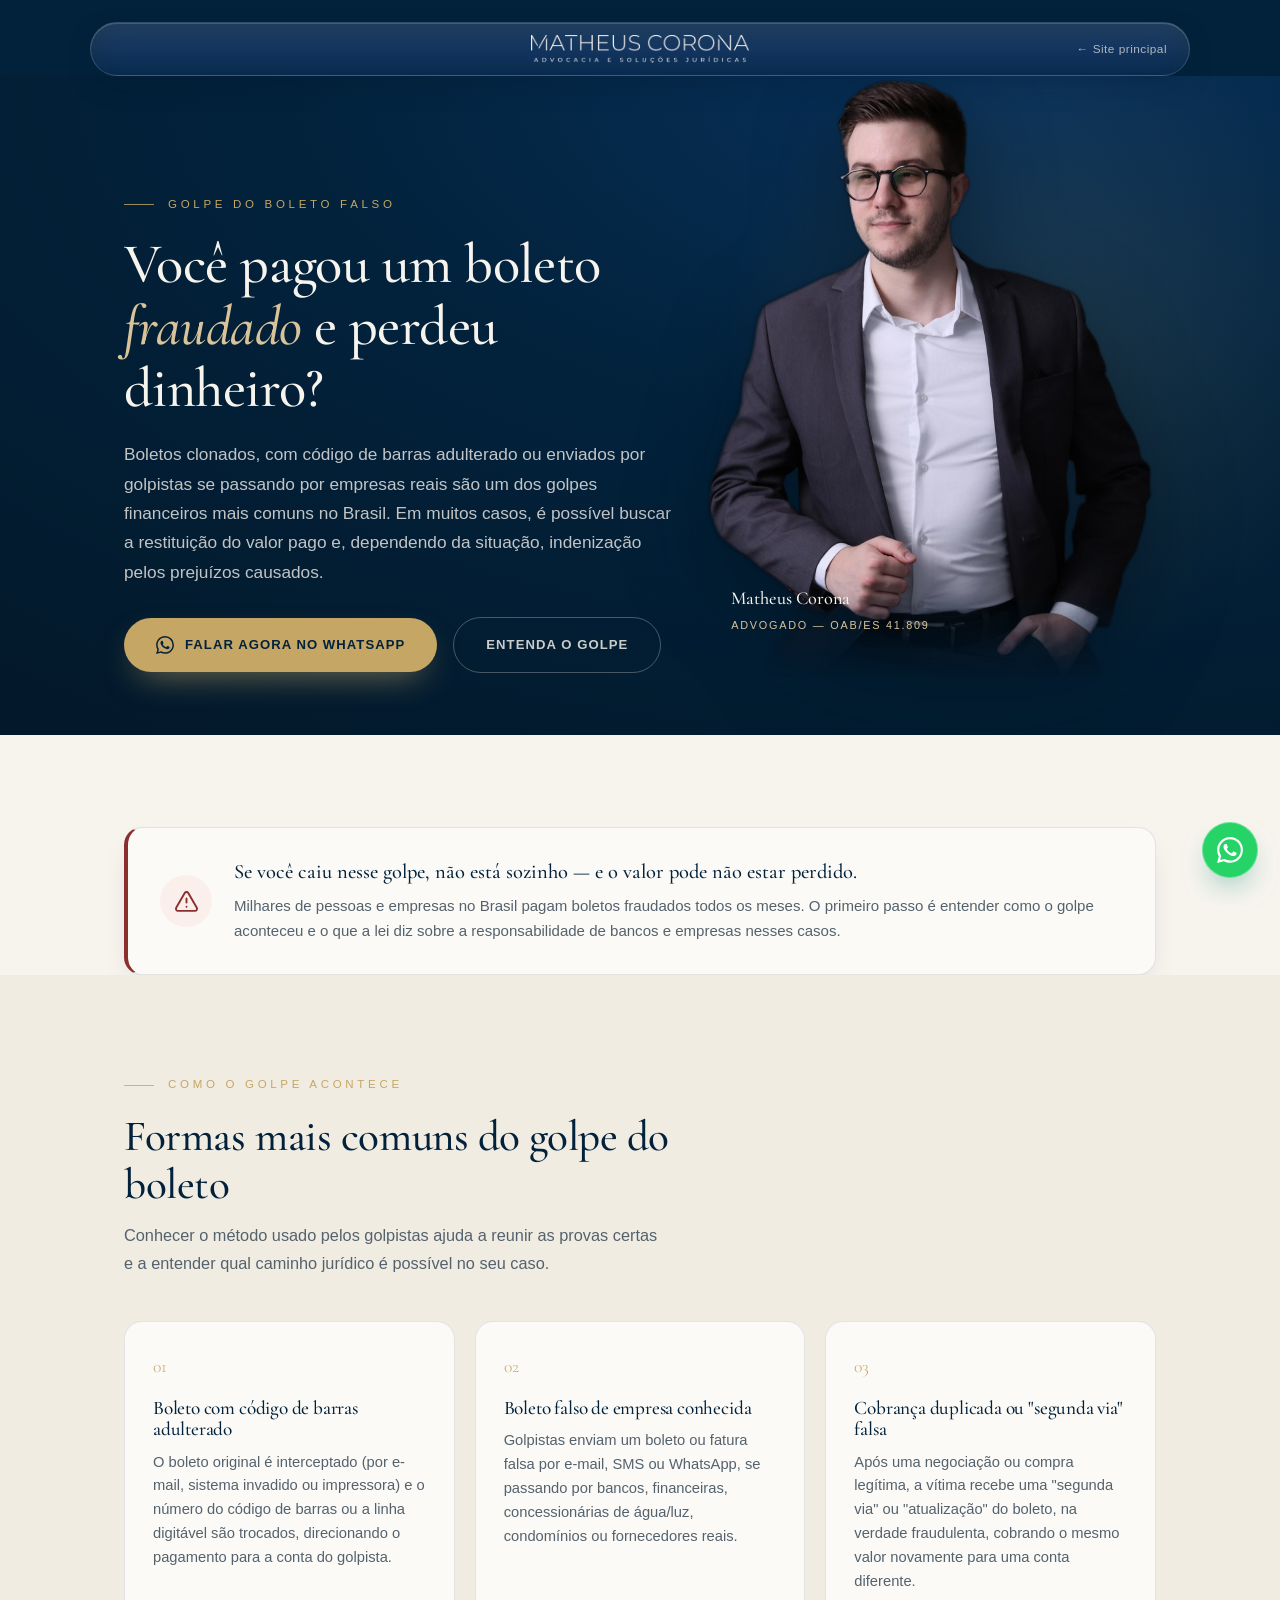
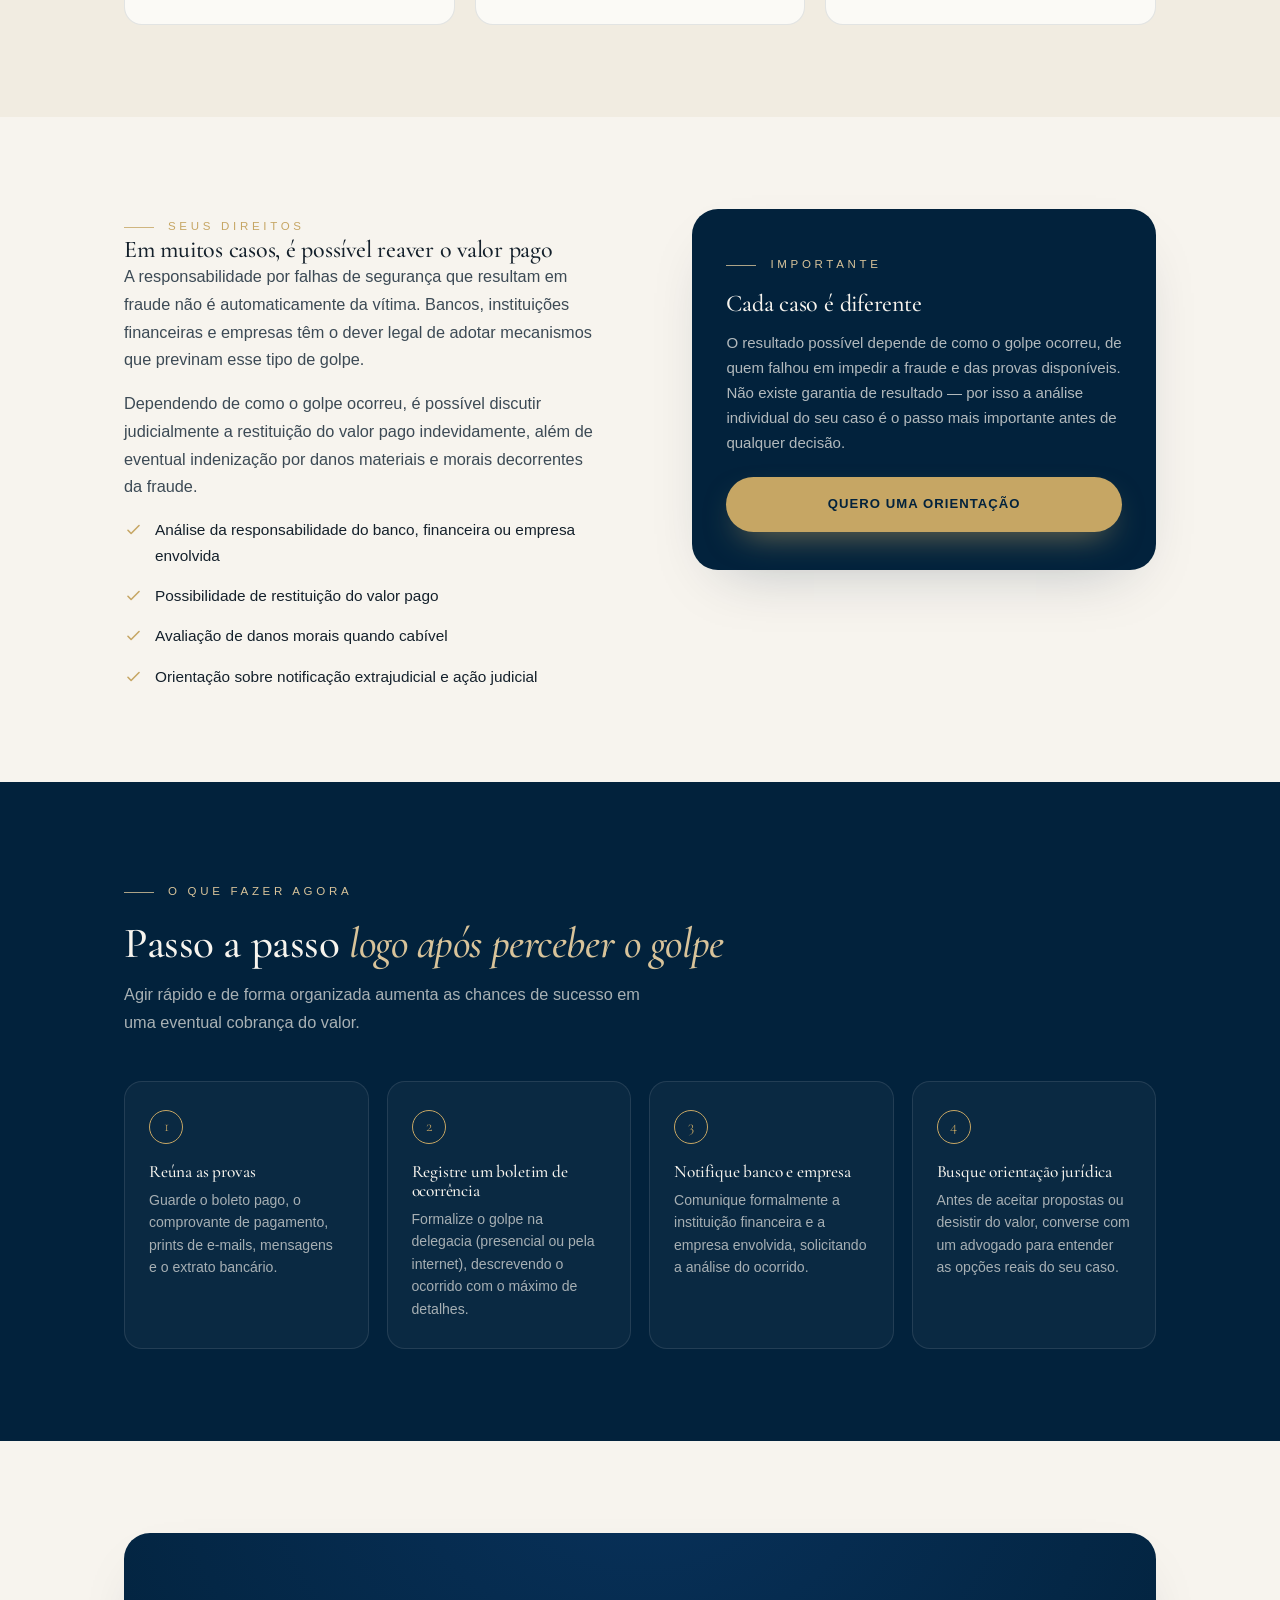
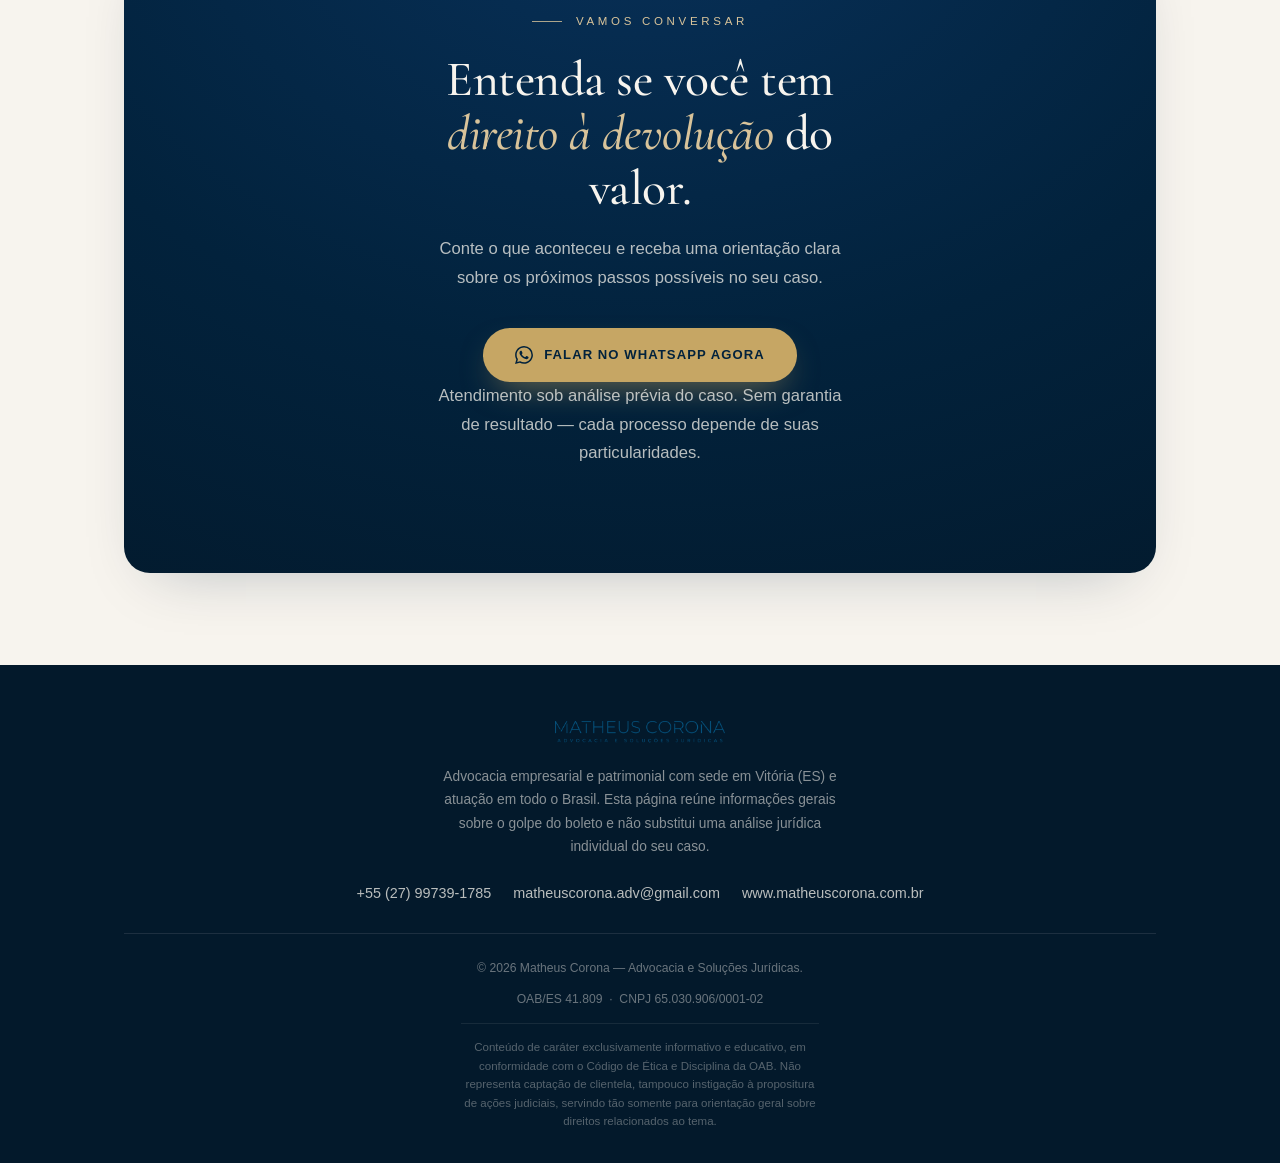
==== commit 4b7f5445: "Aumenta a foto do hero e refaz a barra de navegação da /golpe-boleto - Foto começa exatamente na tra" ====
--- a/golpe-boleto/index.html
+++ b/golpe-boleto/index.html
@@ -27,7 +27,7 @@
     <a href="https://www.matheuscorona.com.br/" class="brand" aria-label="Matheus Corona Advocacia">
       <img src="assets/logo-light.png" alt="Matheus Corona Advocacia">
     </a>
-    <a href="https://www.matheuscorona.com.br/" class="nav-back">← Site principal</a>
+    <a href="https://www.matheuscorona.com.br/" class="nav-back" aria-label="Voltar para o site principal">← <span class="nav-back-label">Site principal</span></a>
   </div>
 </header>
 
--- a/golpe-boleto/styles.css
+++ b/golpe-boleto/styles.css
@@ -29,13 +29,20 @@
 h1,h2,h3{font-family:var(--serif);font-weight:500;line-height:1.1;letter-spacing:-.01em}
 em{font-style:italic}
 
-/* NAV — versão enxuta, sem menu de seções do site institucional */
-header.nav{position:relative;z-index:50;display:flex;align-items:center;padding:22px 0;background:var(--navy)}
-.nav-shell{width:100%;max-width:1100px;margin:0 auto;padding:0 34px;display:flex;align-items:center;justify-content:space-between;gap:20px}
-.brand{position:relative;display:flex;align-items:center;height:30px;aspect-ratio:1000/129}
+/* NAV — pill flutuante no padrão do site principal, com o logo centralizado
+   (aqui não há menu de seções, então o brand ocupa o centro da barra) */
+header.nav{position:relative;z-index:50;padding:22px 20px 0;background:var(--navy)}
+.nav-shell{position:relative;width:100%;max-width:1100px;margin:0 auto;
+  display:grid;grid-template-columns:1fr auto 1fr;align-items:center;gap:16px;
+  padding:12px 22px;border-radius:var(--r-pill);
+  background:linear-gradient(180deg,rgba(255,255,255,.12),rgba(255,255,255,.03));
+  -webkit-backdrop-filter:blur(20px) saturate(180%);backdrop-filter:blur(20px) saturate(180%);
+  border:1px solid rgba(255,255,255,.16);
+  box-shadow:0 10px 34px -16px rgba(2,20,38,.5),inset 0 1px 0 rgba(255,255,255,.16)}
+.brand{grid-column:2;justify-self:center;position:relative;display:flex;align-items:center;height:28px;aspect-ratio:1000/129}
 .brand img{height:100%;width:auto;object-fit:contain}
-.nav-back{font-size:.76rem;letter-spacing:.06em;color:rgba(247,244,238,.72);border:1px solid rgba(247,244,238,.22);padding:9px 18px;border-radius:var(--r-pill);transition:all .3s;white-space:nowrap}
-.nav-back:hover{border-color:var(--gold);color:var(--gold)}
+.nav-back{grid-column:3;justify-self:end;font-size:.74rem;letter-spacing:.04em;color:rgba(247,244,238,.68);white-space:nowrap;transition:color .3s}
+.nav-back:hover{color:var(--gold)}
 
 /* HERO */
 .hero{position:relative;padding:64px 0 56px;color:var(--ivory);overflow:hidden;
@@ -43,7 +50,7 @@
 .hero-glow{position:absolute;top:-18%;right:-12%;width:60vw;height:60vw;border-radius:50%;
   background:radial-gradient(circle,rgba(198,166,100,.13),transparent 60%);pointer-events:none}
 .hero .wrap{position:relative;z-index:2}
-.hero-grid{display:grid;grid-template-columns:1.25fr .75fr;column-gap:32px;align-items:end}
+.hero-grid{display:grid;grid-template-columns:1.1fr .9fr;column-gap:28px;align-items:end}
 .hero-inner{max-width:640px;padding-bottom:6px}
 .hero .eyebrow{margin-bottom:20px}
 .hero h1{font-size:clamp(2.1rem,4.4vw,3.6rem);margin-bottom:20px}
@@ -51,8 +58,10 @@
 .hero .lead{font-size:1.08rem;font-weight:300;max-width:600px;color:rgba(247,244,238,.78);margin-bottom:30px}
 .hero-actions{display:flex;gap:16px;flex-wrap:wrap;align-items:center}
 
-/* FOTO — recorte sem fundo, dissolvendo no gradiente da seção */
-.hero-photo{position:relative;justify-self:center;align-self:end;width:100%;max-width:340px}
+/* FOTO — recorte sem fundo, dissolvendo no gradiente da seção.
+   margin-top negativo cancela o padding-top do .hero para a foto começar
+   bem na transição entre a barra de navegação e o azul da seção. */
+.hero-photo{position:relative;justify-self:center;align-self:end;width:100%;max-width:480px;margin-top:-64px}
 .hero-photo img{width:100%;height:auto;display:block;filter:drop-shadow(0 30px 44px rgba(1,10,20,.45))}
 .hero-photo-tag{position:absolute;left:6%;bottom:7%;white-space:nowrap}
 .hero-photo-tag b{display:block;font-family:var(--serif);font-size:1.14rem;font-weight:500;color:var(--ivory);line-height:1.2}
@@ -147,8 +156,11 @@
 }
 @media(max-width:680px){
   .wrap{padding:0 22px}
-  .nav-shell{padding:0 22px}
-  .nav-back{font-size:.7rem;padding:8px 14px}
+  header.nav{padding:16px 14px 0}
+  .nav-shell{padding:10px 14px}
+  .brand{height:22px}
+  .nav-back{font-size:.7rem}
+  .nav-back-label{display:none}
   .sinais-grid,.passos-grid{grid-template-columns:1fr}
   .hero-actions{width:100%} .btn{width:100%}
   .hero-photo{max-width:240px}
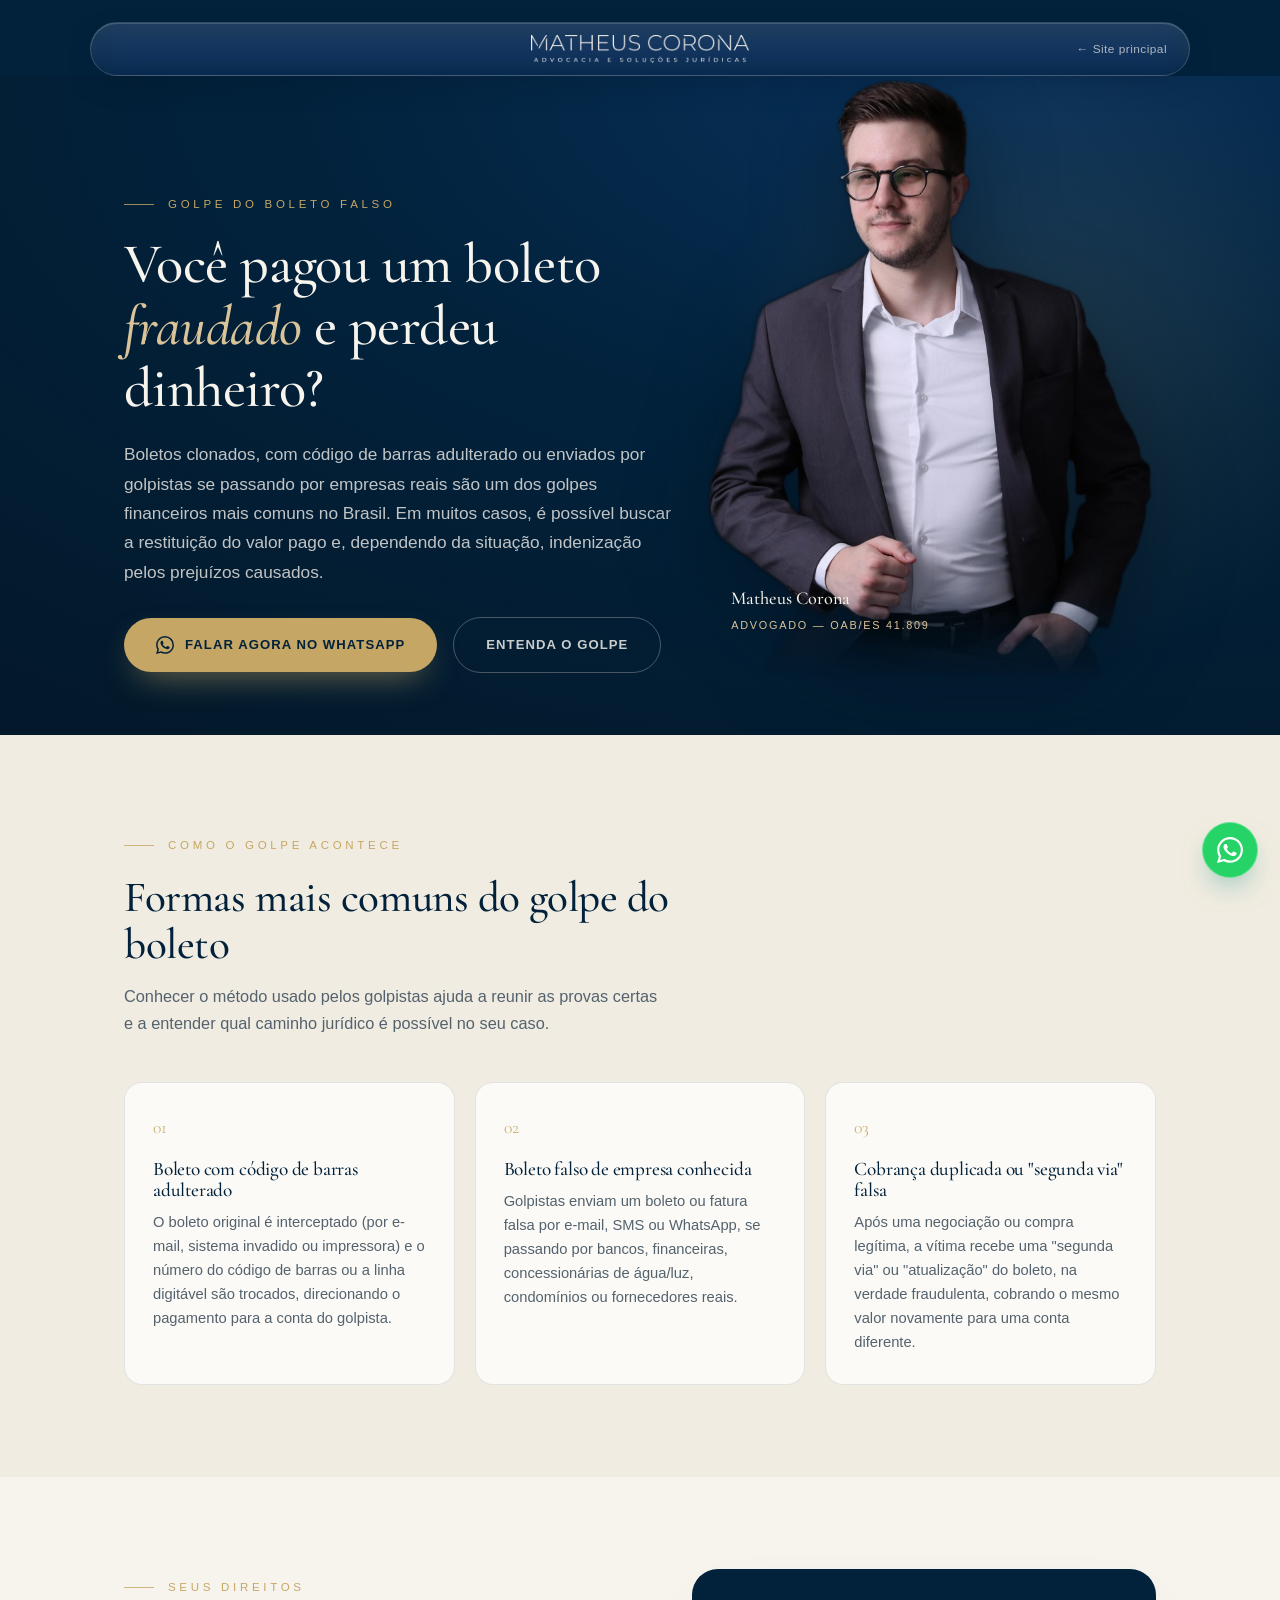
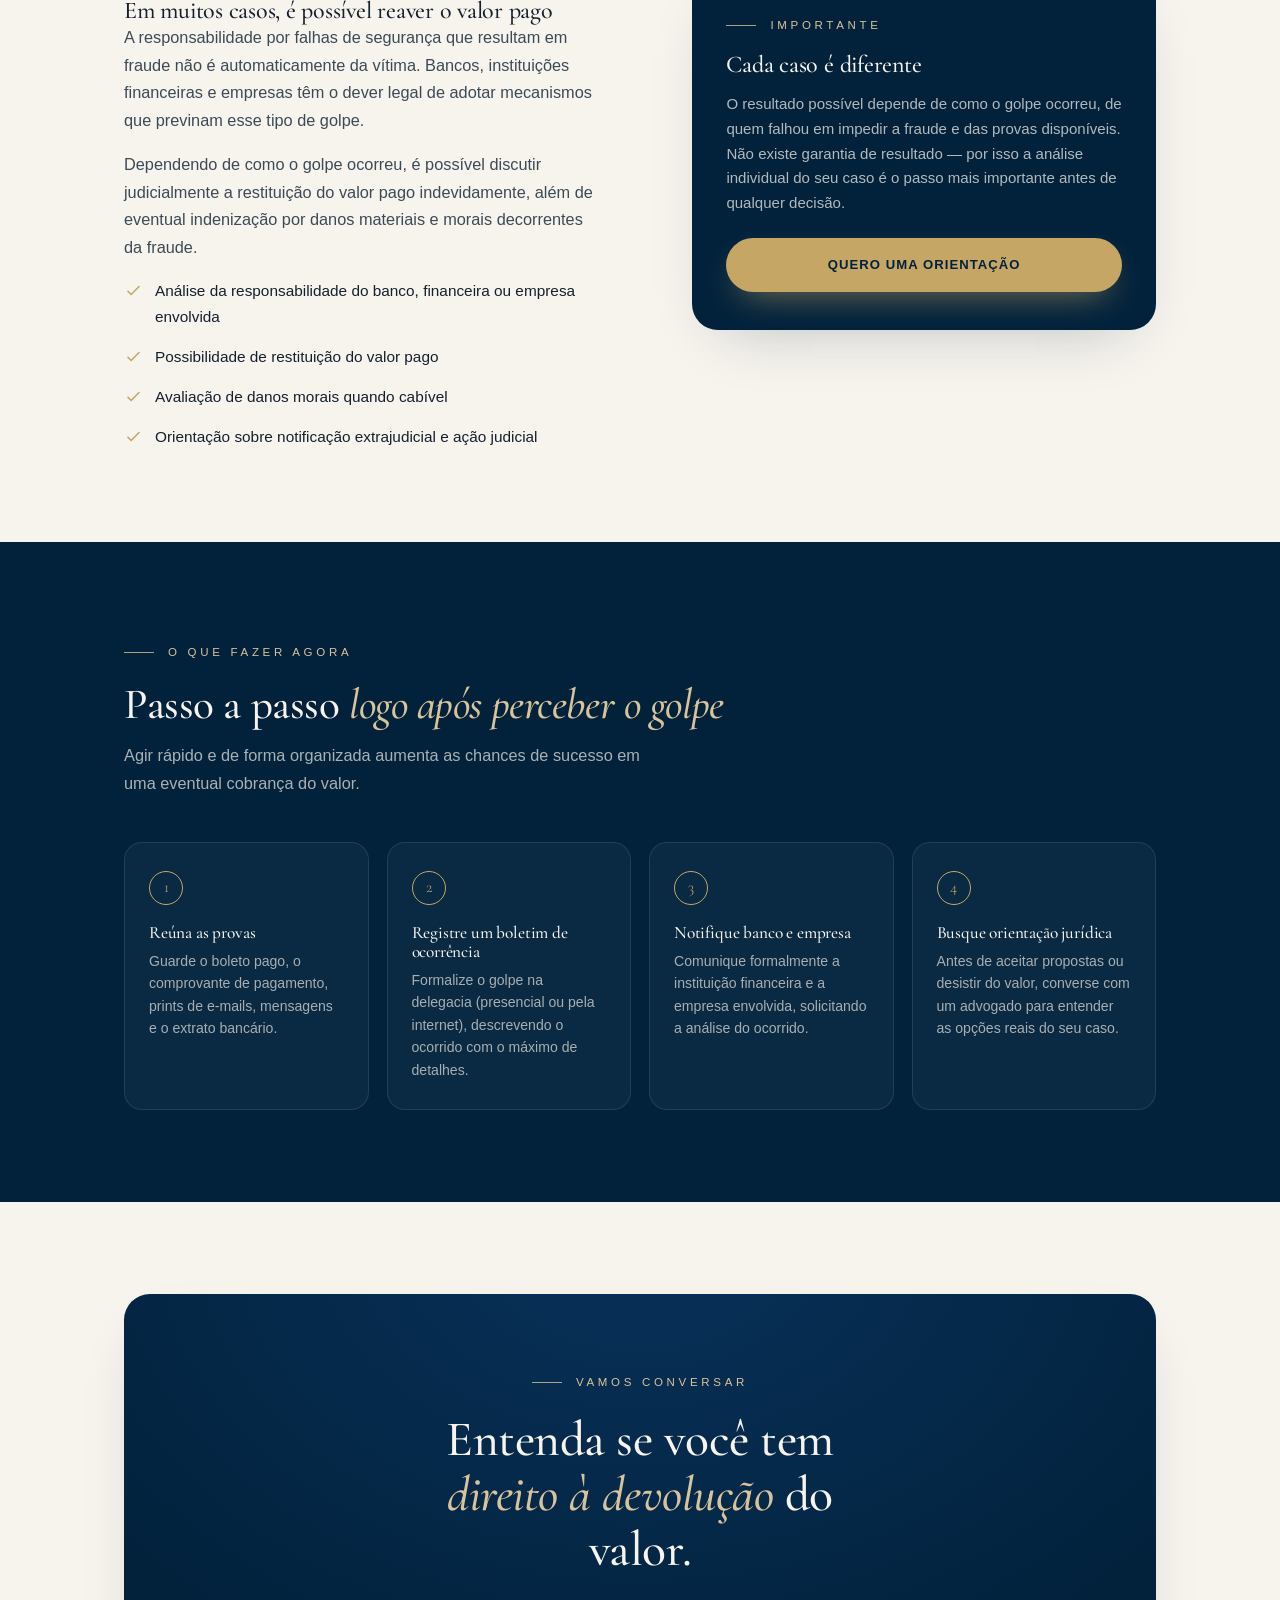
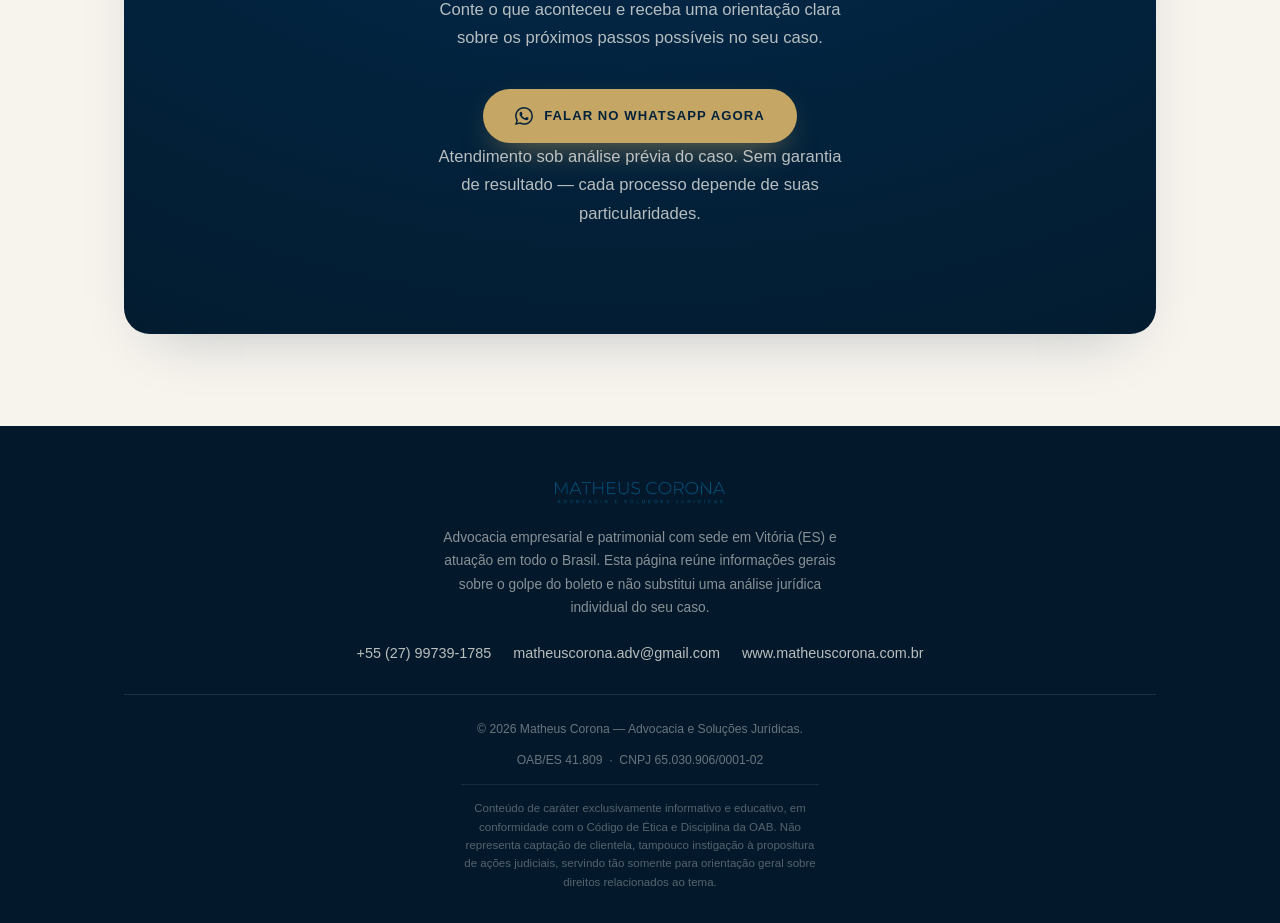
==== commit 233d24c3: "Remove o bloco de alerta inicial da /golpe-boleto Tira o card "Se você caiu nesse golpe..." logo apó" ====
--- a/golpe-boleto/index.html
+++ b/golpe-boleto/index.html
@@ -49,21 +49,6 @@
       <div class="hero-photo-tag">
         <b>Matheus Corona</b>
         <span>Advogado — OAB/ES 41.809</span>
-      </div>
-    </div>
-  </div>
-</section>
-
-<!-- RECONHECIMENTO DO PROBLEMA -->
-<section class="sec" style="padding-bottom:0">
-  <div class="wrap">
-    <div class="alert-strip reveal">
-      <div class="alert-icon">
-        <svg viewBox="0 0 24 24" fill="none" stroke="currentColor" stroke-width="1.8"><path stroke-linecap="round" stroke-linejoin="round" d="M12 9v4m0 4h.01M10.29 3.86l-8.18 14.18A2 2 0 004 21h16a2 2 0 001.89-2.96L13.71 3.86a2 2 0 00-3.42 0z"/></svg>
-      </div>
-      <div class="alert-copy">
-        <p class="alert-lead">Se você caiu nesse golpe, não está sozinho — e o valor pode não estar perdido.</p>
-        <p>Milhares de pessoas e empresas no Brasil pagam boletos fraudados todos os meses. O primeiro passo é entender como o golpe aconteceu e o que a lei diz sobre a responsabilidade de bancos e empresas nesses casos.</p>
       </div>
     </div>
   </div>
--- a/golpe-boleto/styles.css
+++ b/golpe-boleto/styles.css
@@ -9,7 +9,6 @@
   --ink:#14202b; --muted:#54626e;
   --ivory:#F7F4EE; --ivory-2:#F1ECE1; --card:#FBFAF6;
   --gold:#C6A664; --gold-2:#D8C39A;
-  --alert:#8a2e2e; --alert-bg:#FBEFEC; --alert-line:rgba(138,46,46,.18);
   --line:rgba(2,34,60,.10);
   --serif:'Cormorant Garamond',Georgia,serif;
   --sans:-apple-system,BlinkMacSystemFont,'SF Pro Text','SF Pro Display','Helvetica Neue',Helvetica,Arial,sans-serif;
@@ -76,13 +75,6 @@
 .sec-head{max-width:660px;margin-bottom:44px}
 .sec-head h2{font-size:clamp(1.9rem,3.8vw,2.7rem);margin:18px 0 14px;color:var(--navy)}
 .sec-head p{color:var(--muted);max-width:60ch;font-size:1.02rem}
-
-/* ALERTA — bloco de reconhecimento do problema */
-.alert-strip{background:var(--card);border:1px solid var(--line);border-left:4px solid var(--alert);border-radius:var(--r);padding:30px 32px;display:flex;gap:22px;align-items:center;box-shadow:var(--shadow-sm)}
-.alert-icon{flex:none;width:52px;height:52px;border-radius:50%;background:var(--alert-bg);display:flex;align-items:center;justify-content:center}
-.alert-icon svg{width:25px;height:25px;color:var(--alert)}
-.alert-copy .alert-lead{font-family:var(--serif);font-size:1.28rem;font-weight:500;color:var(--navy);line-height:1.35;margin-bottom:8px}
-.alert-copy p:not(.alert-lead){color:var(--muted);font-size:.94rem;line-height:1.65}
 
 /* COMO FUNCIONA */
 .sinais{background:var(--ivory-2)}
@@ -152,7 +144,6 @@
   .hero-inner{max-width:640px}
   .hero-actions{justify-content:center}
   .hero-photo{margin-top:36px;max-width:280px}
-  .alert-strip{flex-direction:column;text-align:center}
 }
 @media(max-width:680px){
   .wrap{padding:0 22px}
